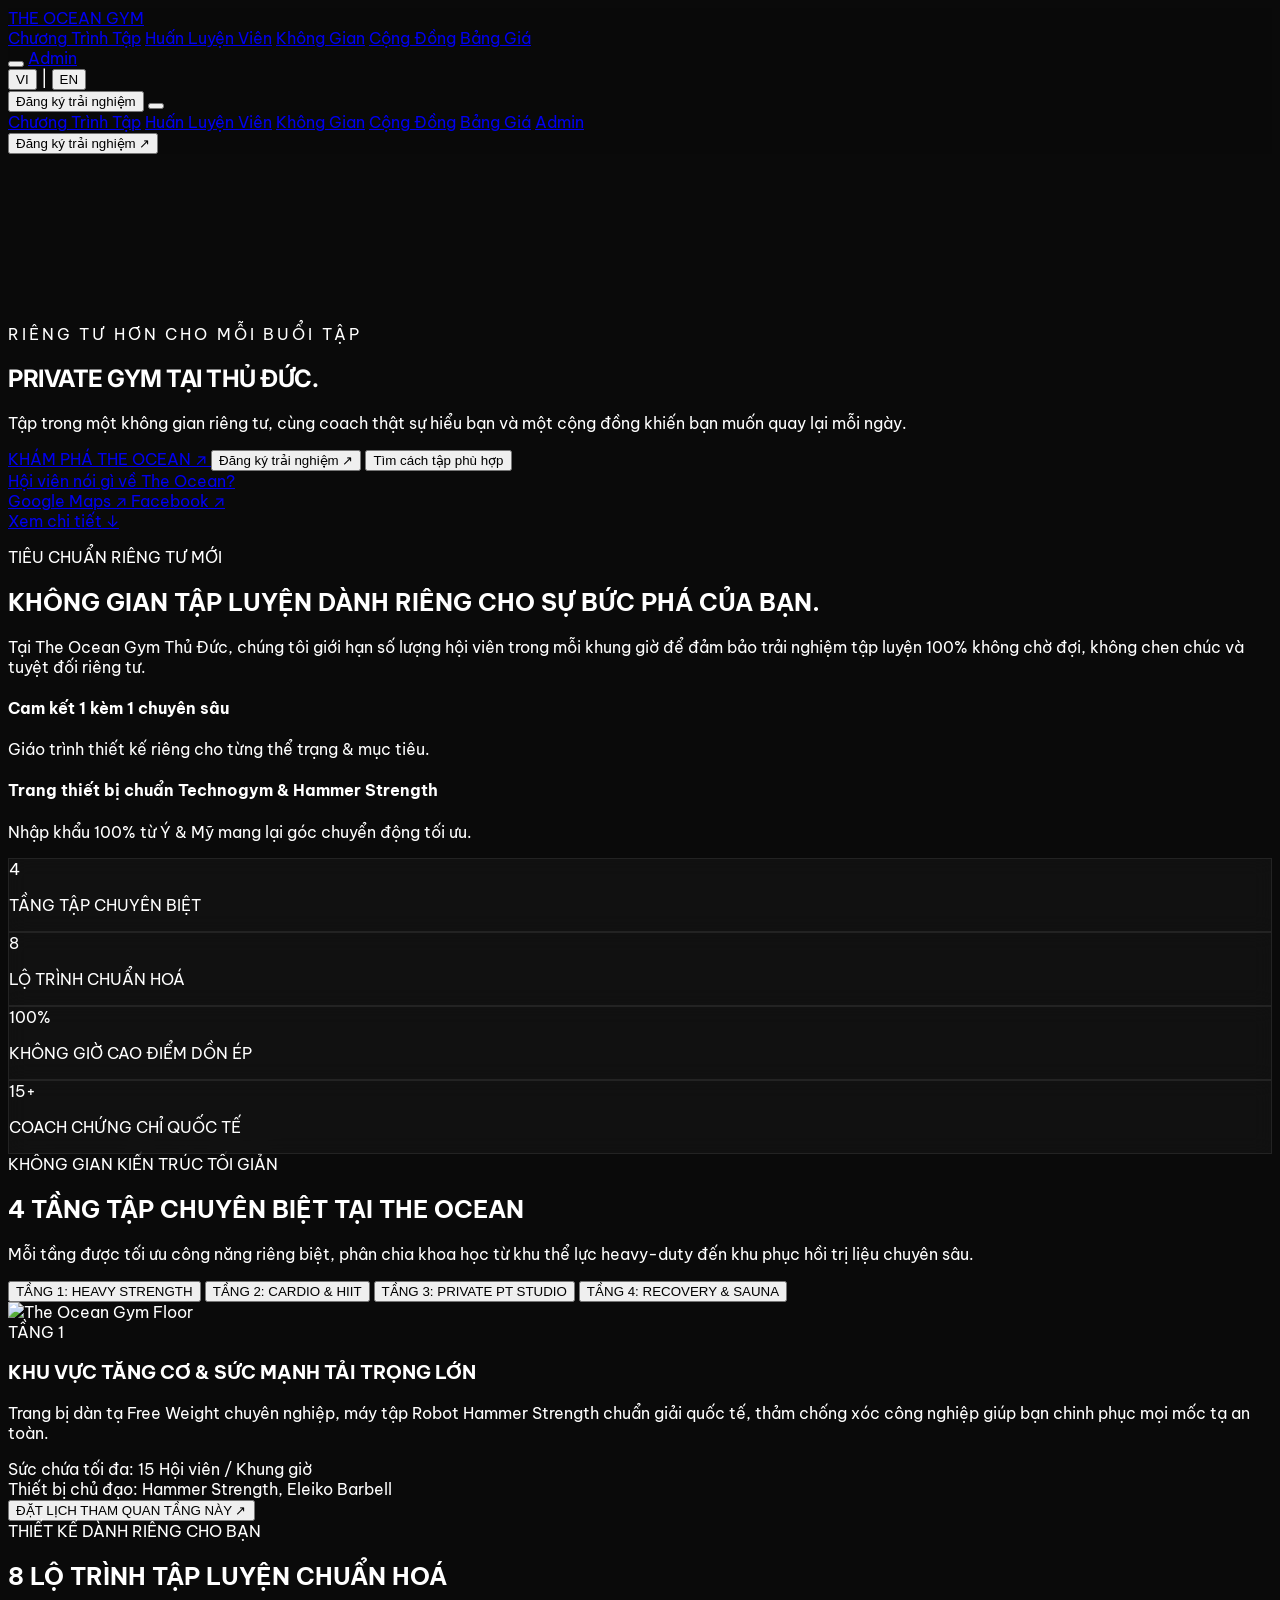
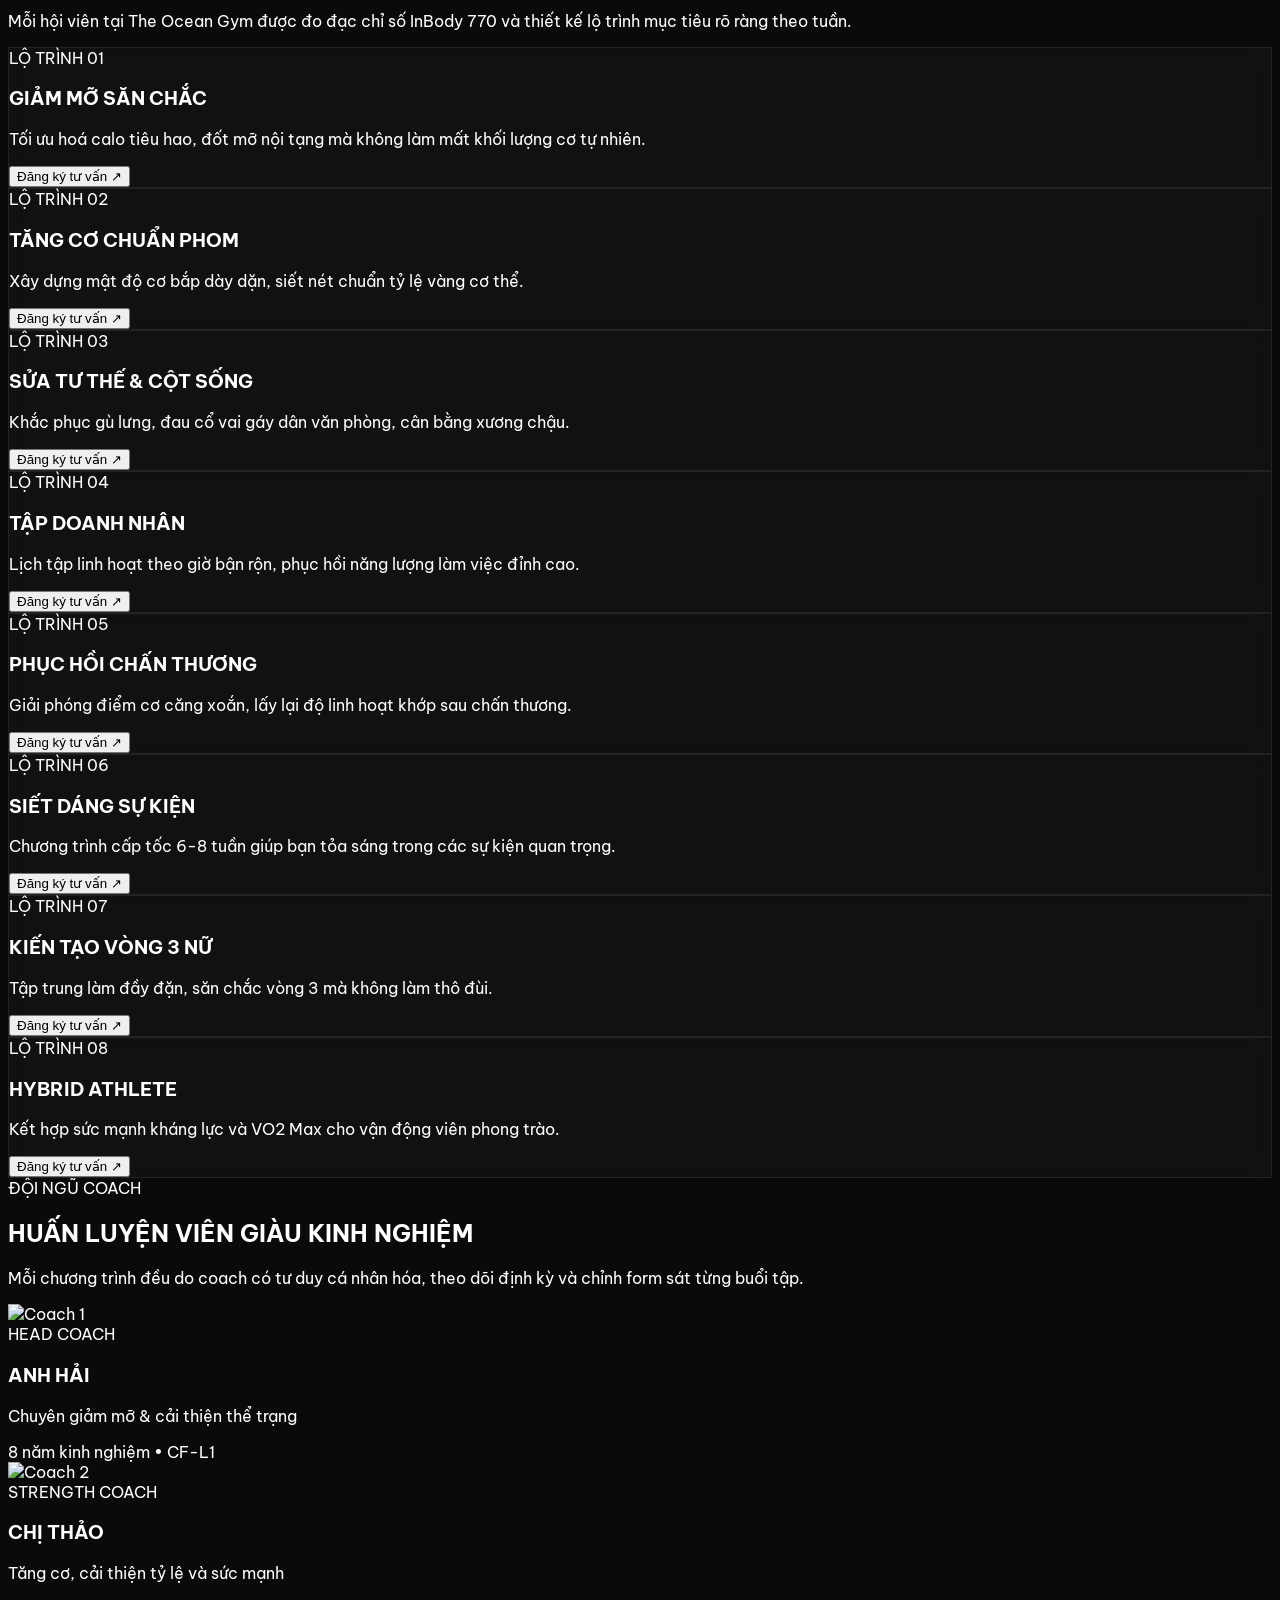
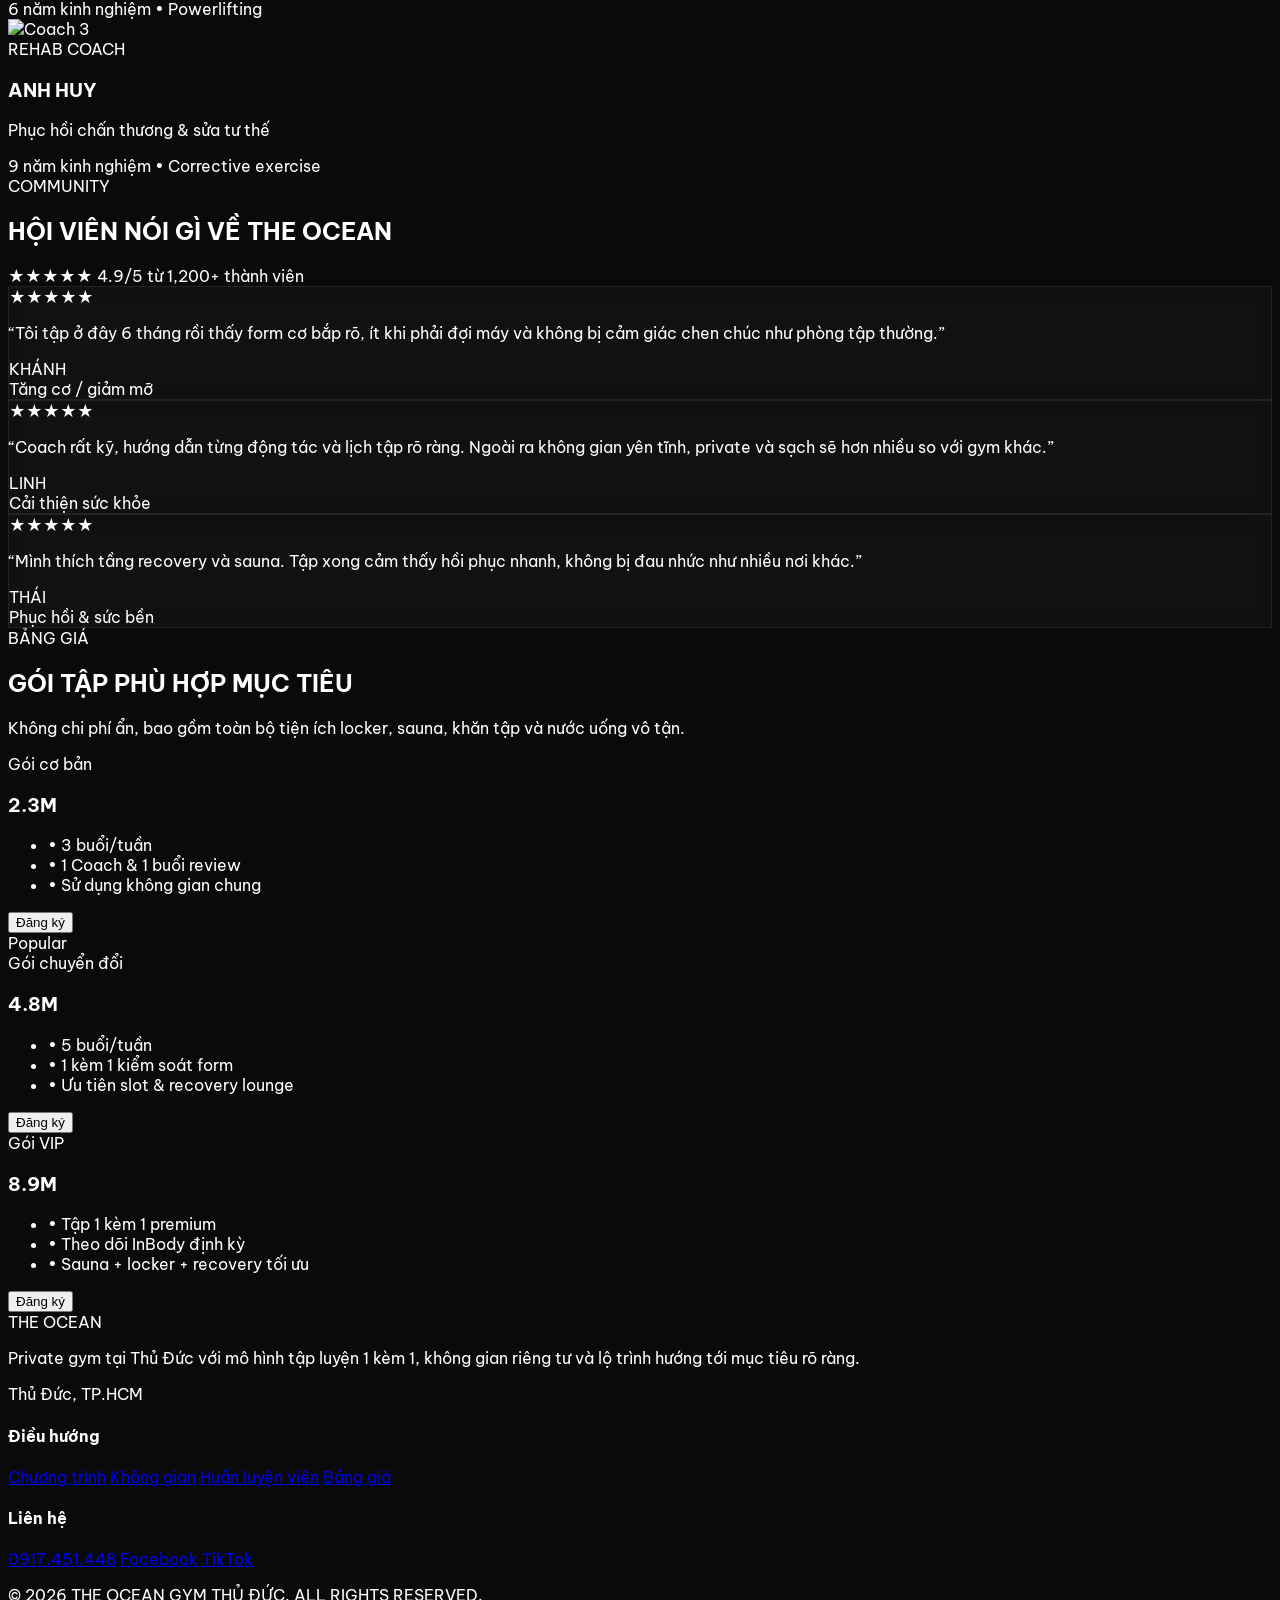
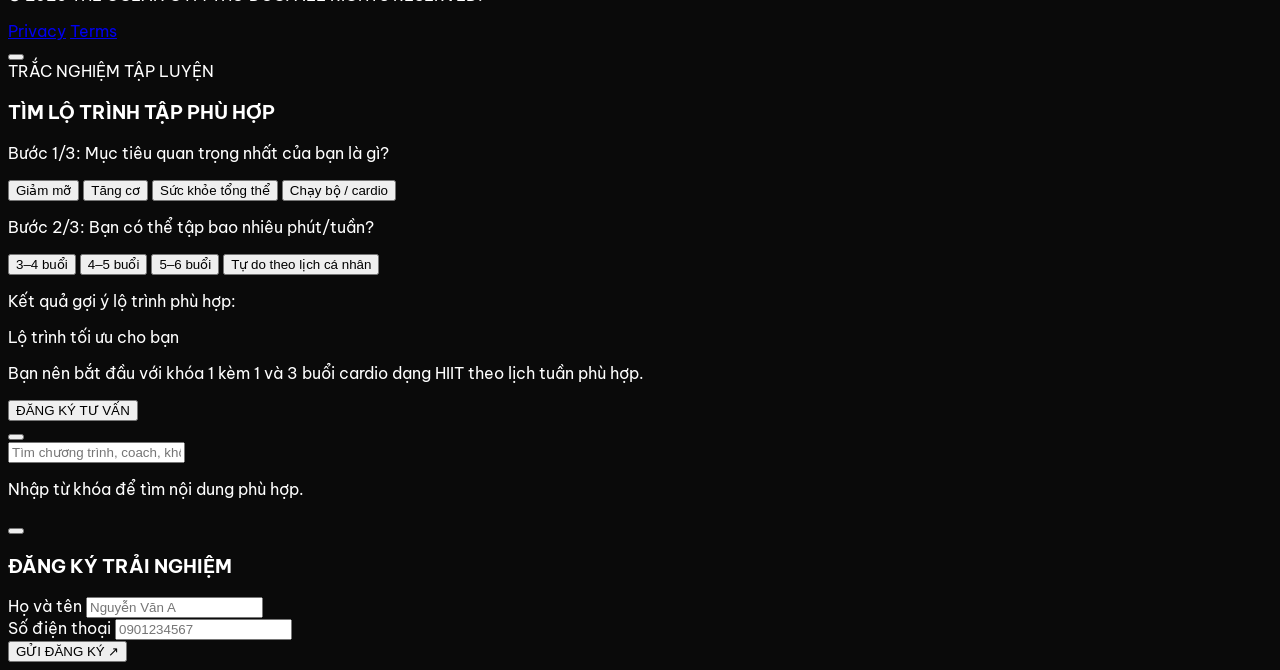
==== html/index.html @ 890f88b2 "Khoi tao giao dien The Ocean Gym voi video hero" ====
<!DOCTYPE html>
<html lang="vi" class="scroll-smooth">
<head>
    <meta charset="UTF-8">
    <meta name="viewport" content="width=device-width, initial-scale=1.0">
    <title>THE OCEAN GYM - Private Gym Tại Thủ Đức</title>
    
    <!-- Tailwind CSS -->
    <script src="https://cdn.tailwindcss.com"></script>
    
    <!-- Google Fonts: Inter & Be Vietnam Pro -->
    <link rel="preconnect" href="https://fonts.googleapis.com">
    <link rel="preconnect" href="https://fonts.gstatic.com" crossorigin>
    <link href="https://fonts.googleapis.com/css2?family=Be+Vietnam+Pro:ital,wght@0,300;0,400;0,500;0,600;0,700;0,800;0,900;1,400;1,600&family=Inter:wght@300;400;500;600;700;800;900&display=swap" rel="stylesheet">
    
    <!-- Lucide Icons -->
    <script src="https://unpkg.com/lucide@latest"></script>

    <script>
        tailwind.config = {
            theme: {
                extend: {
                    fontFamily: {
                        sans: ['"Be Vietnam Pro"', '"Inter"', 'sans-serif'],
                        display: ['"Inter"', '"Be Vietnam Pro"', 'sans-serif'],
                    },
                    colors: {
                        brand: {
                            red: '#E50914',
                            dark: '#0A0A0A',
                            card: '#141414',
                            light: '#F8F9FA',
                            accent: '#222222',
                            gray: '#8E8E93',
                            border: '#2A2A2A',
                            lightBorder: '#E5E7EB'
                        }
                    },
                    letterSpacing: {
                        tightest: '-.075em',
                        superwide: '0.2em',
                        mega: '0.25em'
                    }
                }
            }
        }
    </script>

    <style>
        body {
            font-family: 'Be Vietnam Pro', 'Inter', sans-serif;
            background-color: #0A0A0A;
            color: #FFFFFF;
            overflow-x: hidden;
        }

        .hero-title {
            font-family: 'Inter', 'Be Vietnam Pro', sans-serif;
            letter-spacing: -0.02em;
        }

        .tracking-eyebrow {
            letter-spacing: 0.18em;
        }

        /* Glassmorphism effects */
        .glass-nav {
            background: rgba(10, 10, 10, 0.85);
            backdrop-filter: blur(12px);
            -webkit-backdrop-filter: blur(12px);
        }

        .glass-card {
            background: rgba(20, 20, 20, 0.7);
            backdrop-filter: blur(10px);
            border: 1px solid rgba(255, 255, 255, 0.08);
        }

        /* Video background darkening filter */
        .video-overlay {
            background: linear-gradient(180deg, rgba(10,10,10,0.45) 0%, rgba(10,10,10,0.58) 55%, rgba(10,10,10,0.8) 100%);
        }

        .no-scrollbar::-webkit-scrollbar {
            display: none;
        }

        .no-scrollbar {
            -ms-overflow-style: none;
            scrollbar-width: none;
        }

        /* Custom scrollbar */
        ::-webkit-scrollbar {
            width: 8px;
        }
        ::-webkit-scrollbar-track {
            background: #0A0A0A;
        }
        ::-webkit-scrollbar-thumb {
            background: #333;
            border-radius: 4px;
        }
        ::-webkit-scrollbar-thumb:hover {
            background: #555;
        }
    </style>
</head>
<body class="antialiased selection:bg-brand-red selection:text-white">

    <!-- NAVIGATION BAR -->
    <nav class="fixed top-0 left-0 right-0 z-50 glass-nav border-b border-white/10 transition-all duration-300">
        <div class="max-w-7xl mx-auto px-4 sm:px-6 lg:px-8 h-20 flex items-center justify-between">
            
            <!-- Logo -->
            <a href="#" class="flex items-center gap-2 group">
                <span class="text-2xl font-extrabold tracking-tighter text-white uppercase font-display">
                    THE <span class="text-brand-red">OCEAN</span>
                </span>
                <span class="hidden sm:inline-block text-[10px] uppercase font-bold tracking-widest text-gray-400 bg-white/5 px-2 py-0.5 rounded border border-white/10">GYM</span>
            </a>

            <!-- Desktop Nav Links -->
            <div class="hidden lg:flex items-center space-x-7 text-sm font-medium tracking-wide">
                <a href="#chuong-trinh" class="text-gray-300 hover:text-white transition" data-i18n="nav_programs">Chương Trình Tập</a>
                <a href="#huan-luyen-vien" class="text-gray-300 hover:text-white transition" data-i18n="nav_coaches">Huấn Luyện Viên</a>
                <a href="#khong-gian" class="text-gray-300 hover:text-white transition" data-i18n="nav_space">Không Gian</a>
                <a href="#cong-dong" class="text-gray-300 hover:text-white transition" data-i18n="nav_community">Cộng Đồng</a>
                <a href="#bang-gia" class="text-gray-300 hover:text-white transition" data-i18n="nav_pricing">Bảng Giá</a>
            </div>

            <!-- Actions Right -->
            <div class="flex items-center space-x-4">
                
                <!-- Search Icon -->
                <button onclick="toggleSearchModal()" class="p-2 text-gray-300 hover:text-white hover:bg-white/10 rounded-full transition" title="Tìm kiếm">
                    <i data-lucide="search" class="w-5 h-5"></i>
                </button>

                <a href="admin.html" class="hidden sm:inline-flex items-center justify-center px-3 py-2 rounded border border-white/15 bg-white/5 text-[10px] font-bold uppercase tracking-[0.2em] text-gray-200 hover:bg-white hover:text-black transition">
                    Admin
                </a>

                <!-- Language Switcher VI / EN -->
                <div class="flex items-center bg-white/10 p-1 rounded-md text-xs font-semibold uppercase tracking-wider">
                    <button id="lang-vi-btn" onclick="setLanguage('vi')" class="px-2.5 py-1 rounded bg-white text-black font-bold transition">VI</button>
                    <span class="text-gray-500 px-1">|</span>
                    <button id="lang-en-btn" onclick="setLanguage('en')" class="px-2.5 py-1 rounded text-gray-400 hover:text-white transition">EN</button>
                </div>

                <!-- Primary CTA Button -->
                <button onclick="openModal('register')" class="hidden sm:inline-flex items-center justify-center px-4 py-2.5 border border-white/40 text-xs font-semibold uppercase tracking-wider text-white hover:bg-white hover:text-black transition duration-300 rounded">
                    <span data-i18n="btn_header_register">Đăng ký trải nghiệm</span>
                    <i data-lucide="arrow-up-right" class="w-4 h-4 ml-1"></i>
                </button>

                <!-- Mobile menu toggle button -->
                <button onclick="toggleMobileMenu()" class="lg:hidden p-2 text-gray-300 hover:text-white focus:outline-none">
                    <i data-lucide="menu" id="menu-icon" class="w-6 h-6"></i>
                </button>
            </div>
        </div>

        <!-- Mobile Menu Dropdown -->
        <div id="mobile-menu" class="hidden lg:hidden border-b border-white/10 bg-black/95 px-6 py-6 space-y-4">
            <a href="#chuong-trinh" onclick="toggleMobileMenu()" class="block text-base font-medium text-gray-200 hover:text-white" data-i18n="nav_programs">Chương Trình Tập</a>
            <a href="#huan-luyen-vien" onclick="toggleMobileMenu()" class="block text-base font-medium text-gray-200 hover:text-white" data-i18n="nav_coaches">Huấn Luyện Viên</a>
            <a href="#khong-gian" onclick="toggleMobileMenu()" class="block text-base font-medium text-gray-200 hover:text-white" data-i18n="nav_space">Không Gian</a>
            <a href="#cong-dong" onclick="toggleMobileMenu()" class="block text-base font-medium text-gray-200 hover:text-white" data-i18n="nav_community">Cộng Đồng</a>
            <a href="#bang-gia" onclick="toggleMobileMenu()" class="block text-base font-medium text-gray-200 hover:text-white" data-i18n="nav_pricing">Bảng Giá</a>
            <a href="admin.html" onclick="toggleMobileMenu()" class="block text-base font-medium text-gray-200 hover:text-white">Admin</a>
            <div class="pt-4 border-t border-white/10 flex flex-col gap-3">
                <button onclick="openModal('register'); toggleMobileMenu()" class="w-full py-3 bg-white text-black font-semibold text-xs uppercase tracking-wider text-center rounded">
                    <span data-i18n="btn_header_register">Đăng ký trải nghiệm</span> ↗
                </button>
            </div>
        </div>
    </nav>

    <!-- HERO SECTION -->
    <section class="relative min-h-screen flex flex-col justify-between pt-32 pb-10 overflow-hidden">
        
        <!-- Background Video -->
        <div class="absolute inset-0 z-0">
            <video autoplay loop muted playsinline class="w-full h-full object-cover opacity-60 scale-105" style="filter: brightness(1.18) saturate(1.12);">
                <source src="../assets/video/hero.mp4" type="video/mp4">
                <source src="https://assets.mixkit.co/videos/preview/mixkit-man-runs-on-the-treadmill-in-a-gym-41315-large.mp4" type="video/mp4">
            </video>
            <div class="absolute inset-0 video-overlay"></div>
        </div>

        <!-- Main Hero Content -->
        <div class="relative z-10 max-w-7xl mx-auto px-4 sm:px-6 lg:px-8 my-auto w-full pt-12">
            <div class="max-w-3xl space-y-6">
                
                <p class="text-xs sm:text-sm font-semibold uppercase text-gray-300 tracking-eyebrow" data-i18n="hero_eyebrow">
                    RIÊNG TƯ HƠN CHO MỖI BUỔI TẬP
                </p>

                <h1 class="text-3xl sm:text-5xl md:text-6xl font-black text-white uppercase tracking-tight hero-title leading-tight" data-i18n="hero_title">
                    PRIVATE GYM TẠI THỦ ĐỨC.
                </h1>

                <p class="text-base sm:text-lg text-gray-300 font-normal max-w-2xl leading-relaxed" data-i18n="hero_desc">
                    Tập trong một không gian riêng tư, cùng coach thật sự hiểu bạn và một cộng đồng khiến bạn muốn quay lại mỗi ngày.
                </p>

                <div class="pt-4 flex flex-wrap items-center gap-4">
                    <a href="#khong-gian" class="inline-flex items-center justify-center bg-white text-black font-bold text-xs sm:text-sm uppercase tracking-wider px-6 py-4 rounded hover:bg-gray-200 transition duration-300 group">
                        <span data-i18n="btn_explore">KHÁM PHÁ THE OCEAN</span>
                        <span class="ml-2 transform group-hover:translate-x-0.5 group-hover:-translate-y-0.5 transition">↗</span>
                    </a>

                    <button onclick="openModal('register')" class="inline-flex items-center justify-center bg-black/60 backdrop-blur-md border border-white/40 text-white font-semibold text-xs sm:text-sm tracking-wider px-6 py-4 rounded hover:bg-white hover:text-black transition duration-300 group">
                        <span data-i18n="btn_trial">Đăng ký trải nghiệm</span>
                        <span class="ml-2 transform group-hover:translate-x-0.5 group-hover:-translate-y-0.5 transition">↗</span>
                    </button>

                    <button onclick="openQuizModal()" class="inline-flex items-center justify-center text-white font-semibold text-xs sm:text-sm tracking-wider px-4 py-3 rounded border border-white/20 bg-white/5 hover:bg-white/10 transition">
                        <span>Tìm cách tập phù hợp</span>
                    </button>
                </div>

            </div>
        </div>

        <!-- HERO FOOTER BAR -->
        <div class="relative z-10 max-w-7xl mx-auto px-4 sm:px-6 lg:px-8 w-full pt-16">
            <div class="border-t border-white/15 pt-6 flex flex-wrap items-center justify-between gap-y-4 text-xs text-gray-400 font-medium tracking-wide">
                <a href="#cong-dong" class="hover:text-white transition flex items-center gap-1">
                    <span data-i18n="hero_foot_reviews">Hội viên nói gì về The Ocean?</span>
                </a>

                <div class="flex flex-wrap items-center gap-6 sm:gap-8">
                    <a href="https://www.google.com/maps/place/Ph%C3%A2n+hi%E1%BB%87u+Tr%C6%B0%E1%BB%9Dng+%C4%90%E1%BA%A1i+h%E1%BB%8Dc+GTVT+t%E1%BA%A1i+Tp.+H%E1%BB%93+Ch%C3%AD+Minh/@10.8457013,106.7915971,17z/data=!3m1!4b1!4m6!3m5!1s0x317527158a0a5b81:0xf45c5d34ac580517!8m2!3d10.845696!4d106.794172!16s%2Fg%2F1219msrk?authuser=0&entry=ttu&g_ep=EgoyMDI2MDkzMC4wIKXMDSoASAFQAw%3D%3D" target="_blank" rel="noopener" class="hover:text-white transition flex items-center gap-1">
                        Google Maps <span class="text-xs">↗</span>
                    </a>
                    <a href="#" target="_blank" rel="noopener" class="hover:text-white transition flex items-center gap-1">
                        Facebook <span class="text-xs">↗</span>
                    </a>
                </div>

                <a href="#philosophy" class="hover:text-white transition flex items-center gap-1">
                    <span data-i18n="hero_foot_scroll">Xem chi tiết</span> ↓
                </a>
            </div>
        </div>
    </section>

    <!-- SECTION 1: PHILOSOPHY & METRICS -->
    <section id="philosophy" class="py-24 bg-brand-dark border-t border-white/10">
        <div class="max-w-7xl mx-auto px-4 sm:px-6 lg:px-8">
            <div class="grid grid-cols-1 md:grid-cols-2 gap-12 items-center">
                
                <div>
                    <p class="text-xs font-bold uppercase tracking-widest text-brand-red mb-3" data-i18n="sec1_eyebrow">
                        TIÊU CHUẨN RIÊNG TƯ MỚI
                    </p>
                    <h2 class="text-3xl sm:text-4xl font-extrabold uppercase tracking-tight text-white font-display mb-6 leading-tight" data-i18n="sec1_title">
                        KHÔNG GIAN TẬP LUYỆN DÀNH RIÊNG CHO SỰ BỨC PHÁ CỦA BẠN.
                    </h2>
                    <p class="text-gray-400 text-base leading-relaxed mb-6" data-i18n="sec1_desc">
                        Tại The Ocean Gym Thủ Đức, chúng tôi giới hạn số lượng hội viên trong mỗi khung giờ để đảm bảo trải nghiệm tập luyện 100% không chờ đợi, không chen chúc và tuyệt đối riêng tư.
                    </p>
                    <div class="space-y-4">
                        <div class="flex items-start gap-3">
                            <div class="p-2 bg-white/5 rounded text-white mt-1"><i data-lucide="check-circle-2" class="w-5 h-5 text-white"></i></div>
                            <div>
                                <h4 class="font-bold text-white text-sm uppercase" data-i18n="feat1_head">Cam kết 1 kèm 1 chuyên sâu</h4>
                                <p class="text-xs text-gray-400" data-i18n="feat1_sub">Giáo trình thiết kế riêng cho từng thể trạng & mục tiêu.</p>
                            </div>
                        </div>
                        <div class="flex items-start gap-3">
                            <div class="p-2 bg-white/5 rounded text-white mt-1"><i data-lucide="check-circle-2" class="w-5 h-5 text-white"></i></div>
                            <div>
                                <h4 class="font-bold text-white text-sm uppercase" data-i18n="feat2_head">Trang thiết bị chuẩn Technogym & Hammer Strength</h4>
                                <p class="text-xs text-gray-400" data-i18n="feat2_sub">Nhập khẩu 100% từ Ý & Mỹ mang lại góc chuyển động tối ưu.</p>
                            </div>
                        </div>
                    </div>
                </div>

                <!-- Stats Grid -->
                <div class="grid grid-cols-2 gap-4">
                    <div class="glass-card p-6 rounded-lg text-center">
                        <div class="text-4xl sm:text-5xl font-black text-white font-display mb-2">4</div>
                        <p class="text-xs font-semibold uppercase text-gray-400 tracking-wider" data-i18n="stat_floors">TẦNG TẬP CHUYÊN BIỆT</p>
                    </div>
                    <div class="glass-card p-6 rounded-lg text-center">
                        <div class="text-4xl sm:text-5xl font-black text-white font-display mb-2">8</div>
                        <p class="text-xs font-semibold uppercase text-gray-400 tracking-wider" data-i18n="stat_programs">LỘ TRÌNH CHUẨN HOÁ</p>
                    </div>
                    <div class="glass-card p-6 rounded-lg text-center">
                        <div class="text-4xl sm:text-5xl font-black text-white font-display mb-2">100%</div>
                        <p class="text-xs font-semibold uppercase text-gray-400 tracking-wider" data-i18n="stat_privacy">KHÔNG GIỜ CAO ĐIỂM DỒN ÉP</p>
                    </div>
                    <div class="glass-card p-6 rounded-lg text-center">
                        <div class="text-4xl sm:text-5xl font-black text-white font-display mb-2">15+</div>
                        <p class="text-xs font-semibold uppercase text-gray-400 tracking-wider" data-i18n="stat_coaches">COACH CHỨNG CHỈ QUỐC TẾ</p>
                    </div>
                </div>

            </div>
        </div>
    </section>

    <!-- SECTION 2: LIGHT MODE - 4 TẦNG TẬP CHUYÊN BIỆT -->
    <section id="khong-gian" class="py-24 bg-brand-light text-black transition-colors">
        <div class="max-w-7xl mx-auto px-4 sm:px-6 lg:px-8">
            
            <div class="flex flex-col md:flex-row md:items-end justify-between mb-12">
                <div>
                    <span class="text-xs font-bold uppercase tracking-widest text-gray-500 mb-2 block" data-i18n="sec2_eyebrow">
                        KHÔNG GIAN KIẾN TRÚC TỐI GIẢN
                    </span>
                    <h2 class="text-3xl sm:text-4xl font-extrabold uppercase tracking-tight font-display" data-i18n="sec2_title">
                        4 TẦNG TẬP CHUYÊN BIỆT TẠI THE OCEAN
                    </h2>
                </div>
                <p class="text-sm text-gray-600 max-w-md mt-4 md:mt-0" data-i18n="sec2_desc">
                    Mỗi tầng được tối ưu công năng riêng biệt, phân chia khoa học từ khu thể lực heavy-duty đến khu phục hồi trị liệu chuyên sâu.
                </p>
            </div>

            <!-- Floor Tabs -->
            <div class="flex border-b border-gray-300 overflow-x-auto no-scrollbar mb-8 gap-8">
                <button onclick="setActiveFloor(1)" id="floor-tab-1" class="floor-tab py-4 text-sm font-bold uppercase tracking-wider border-b-2 border-black text-black whitespace-nowrap">
                    TẦNG 1: HEAVY STRENGTH
                </button>
                <button onclick="setActiveFloor(2)" id="floor-tab-2" class="floor-tab py-4 text-sm font-semibold uppercase tracking-wider border-b-2 border-transparent text-gray-500 hover:text-black whitespace-nowrap">
                    TẦNG 2: CARDIO & HIIT
                </button>
                <button onclick="setActiveFloor(3)" id="floor-tab-3" class="floor-tab py-4 text-sm font-semibold uppercase tracking-wider border-b-2 border-transparent text-gray-500 hover:text-black whitespace-nowrap">
                    TẦNG 3: PRIVATE PT STUDIO
                </button>
                <button onclick="setActiveFloor(4)" id="floor-tab-4" class="floor-tab py-4 text-sm font-semibold uppercase tracking-wider border-b-2 border-transparent text-gray-500 hover:text-black whitespace-nowrap">
                    TẦNG 4: RECOVERY & SAUNA
                </button>
            </div>

            <!-- Floor Display Content -->
            <div id="floor-content" class="grid grid-cols-1 lg:grid-cols-12 gap-8 items-center bg-white p-6 sm:p-8 rounded-xl shadow-sm border border-gray-200">
                
                <!-- Floor Image -->
                <div class="lg:col-span-7 aspect-video rounded-lg overflow-hidden relative group">
                    <img id="floor-img" src="https://images.unsplash.com/photo-1534438327276-14e5300c3a48?q=80&w=1200&auto=format&fit=crop" alt="The Ocean Gym Floor" class="w-full h-full object-cover transition-transform duration-700 group-hover:scale-105">
                    <div class="absolute top-4 left-4 bg-black text-white px-3 py-1 rounded text-xs font-bold uppercase tracking-wider" id="floor-badge">
                        TẦNG 1
                    </div>
                </div>

                <!-- Floor Details -->
                <div class="lg:col-span-5 space-y-6">
                    <h3 class="text-2xl font-black uppercase font-display" id="floor-title">
                        KHU VỰC TĂNG CƠ & SỨC MẠNH TẢI TRỌNG LỚN
                    </h3>
                    <p class="text-gray-600 text-sm leading-relaxed" id="floor-desc">
                        Trang bị dàn tạ Free Weight chuyên nghiệp, máy tập Robot Hammer Strength chuẩn giải quốc tế, thảm chống xóc công nghiệp giúp bạn chinh phục mọi mốc tạ an toàn.
                    </p>
                    <div class="border-t border-gray-200 pt-4 space-y-2">
                        <div class="flex justify-between text-xs font-semibold">
                            <span class="text-gray-500" data-i18n="lbl_capacity">Sức chứa tối đa:</span>
                            <span class="text-black" id="floor-cap">15 Hội viên / Khung giờ</span>
                        </div>
                        <div class="flex justify-between text-xs font-semibold">
                            <span class="text-gray-500" data-i18n="lbl_equipment">Thiết bị chủ đạo:</span>
                            <span class="text-black" id="floor-eq">Hammer Strength, Eleiko Barbell</span>
                        </div>
                    </div>
                    <button onclick="openModal('register')" class="w-full py-3.5 bg-black text-white font-bold text-xs uppercase tracking-wider rounded hover:bg-gray-800 transition">
                        <span data-i18n="btn_book_tour">ĐẶT LỊCH THAM QUAN TẦNG NÀY</span> ↗
                    </button>
                </div>

            </div>

        </div>
    </section>

    <!-- SECTION 3: DARK MODE - 8 LỘ TRÌNH TẬP LUYỆN CHUYÊN SÂU -->
    <section id="chuong-trinh" class="py-24 bg-brand-dark text-white border-t border-white/10">
        <div class="max-w-7xl mx-auto px-4 sm:px-6 lg:px-8">
            
            <div class="text-center max-w-3xl mx-auto mb-16 space-y-4">
                <span class="text-xs font-bold uppercase tracking-widest text-brand-red" data-i18n="sec3_eyebrow">
                    THIẾT KẾ DÀNH RIÊNG CHO BẠN
                </span>
                <h2 class="text-3xl sm:text-5xl font-black uppercase font-display tracking-tight" data-i18n="sec3_title">
                    8 LỘ TRÌNH TẬP LUYỆN CHUẨN HOÁ
                </h2>
                <p class="text-gray-400 text-base" data-i18n="sec3_desc">
                    Mỗi hội viên tại The Ocean Gym được đo đạc chỉ số InBody 770 và thiết kế lộ trình mục tiêu rõ ràng theo tuần.
                </p>
            </div>

            <!-- 8 Programs Grid -->
            <div class="grid grid-cols-1 md:grid-cols-2 lg:grid-cols-4 gap-6">
                
                <!-- Program 1 -->
                <div class="glass-card p-6 rounded-lg hover:border-white/40 transition duration-300 flex flex-col justify-between group">
                    <div>
                        <div class="text-xs font-bold text-gray-400 uppercase tracking-widest mb-3">LỘ TRÌNH 01</div>
                        <h3 class="text-xl font-extrabold uppercase font-display text-white mb-2 group-hover:text-brand-red transition" data-i18n="p1_name">GIẢM MỠ SĂN CHẮC</h3>
                        <p class="text-xs text-gray-400 leading-relaxed mb-4" data-i18n="p1_desc">Tối ưu hoá calo tiêu hao, đốt mỡ nội tạng mà không làm mất khối lượng cơ tự nhiên.</p>
                    </div>
                    <button onclick="openModal('register')" class="text-xs font-bold uppercase tracking-wider text-white hover:text-gray-300 flex items-center gap-1 pt-4 border-t border-white/10">
                        <span>Đăng ký tư vấn</span> ↗
                    </button>
                </div>

                <!-- Program 2 -->
                <div class="glass-card p-6 rounded-lg hover:border-white/40 transition duration-300 flex flex-col justify-between group">
                    <div>
                        <div class="text-xs font-bold text-gray-400 uppercase tracking-widest mb-3">LỘ TRÌNH 02</div>
                        <h3 class="text-xl font-extrabold uppercase font-display text-white mb-2 group-hover:text-brand-red transition" data-i18n="p2_name">TĂNG CƠ CHUẨN PHOM</h3>
                        <p class="text-xs text-gray-400 leading-relaxed mb-4" data-i18n="p2_desc">Xây dựng mật độ cơ bắp dày dặn, siết nét chuẩn tỷ lệ vàng cơ thể.</p>
                    </div>
                    <button onclick="openModal('register')" class="text-xs font-bold uppercase tracking-wider text-white hover:text-gray-300 flex items-center gap-1 pt-4 border-t border-white/10">
                        <span>Đăng ký tư vấn</span> ↗
                    </button>
                </div>

                <!-- Program 3 -->
                <div class="glass-card p-6 rounded-lg hover:border-white/40 transition duration-300 flex flex-col justify-between group">
                    <div>
                        <div class="text-xs font-bold text-gray-400 uppercase tracking-widest mb-3">LỘ TRÌNH 03</div>
                        <h3 class="text-xl font-extrabold uppercase font-display text-white mb-2 group-hover:text-brand-red transition" data-i18n="p3_name">SỬA TƯ THẾ & CỘT SỐNG</h3>
                        <p class="text-xs text-gray-400 leading-relaxed mb-4" data-i18n="p3_desc">Khắc phục gù lưng, đau cổ vai gáy dân văn phòng, cân bằng xương chậu.</p>
                    </div>
                    <button onclick="openModal('register')" class="text-xs font-bold uppercase tracking-wider text-white hover:text-gray-300 flex items-center gap-1 pt-4 border-t border-white/10">
                        <span>Đăng ký tư vấn</span> ↗
                    </button>
                </div>

                <!-- Program 4 -->
                <div class="glass-card p-6 rounded-lg hover:border-white/40 transition duration-300 flex flex-col justify-between group">
                    <div>
                        <div class="text-xs font-bold text-gray-400 uppercase tracking-widest mb-3">LỘ TRÌNH 04</div>
                        <h3 class="text-xl font-extrabold uppercase font-display text-white mb-2 group-hover:text-brand-red transition" data-i18n="p4_name">TẬP DOANH NHÂN</h3>
                        <p class="text-xs text-gray-400 leading-relaxed mb-4" data-i18n="p4_desc">Lịch tập linh hoạt theo giờ bận rộn, phục hồi năng lượng làm việc đỉnh cao.</p>
                    </div>
                    <button onclick="openModal('register')" class="text-xs font-bold uppercase tracking-wider text-white hover:text-gray-300 flex items-center gap-1 pt-4 border-t border-white/10">
                        <span>Đăng ký tư vấn</span> ↗
                    </button>
                </div>

                <!-- Program 5 -->
                <div class="glass-card p-6 rounded-lg hover:border-white/40 transition duration-300 flex flex-col justify-between group">
                    <div>
                        <div class="text-xs font-bold text-gray-400 uppercase tracking-widest mb-3">LỘ TRÌNH 05</div>
                        <h3 class="text-xl font-extrabold uppercase font-display text-white mb-2 group-hover:text-brand-red transition" data-i18n="p5_name">PHỤC HỒI CHẤN THƯƠNG</h3>
                        <p class="text-xs text-gray-400 leading-relaxed mb-4" data-i18n="p5_desc">Giải phóng điểm cơ căng xoắn, lấy lại độ linh hoạt khớp sau chấn thương.</p>
                    </div>
                    <button onclick="openModal('register')" class="text-xs font-bold uppercase tracking-wider text-white hover:text-gray-300 flex items-center gap-1 pt-4 border-t border-white/10">
                        <span>Đăng ký tư vấn</span> ↗
                    </button>
                </div>

                <!-- Program 6 -->
                <div class="glass-card p-6 rounded-lg hover:border-white/40 transition duration-300 flex flex-col justify-between group">
                    <div>
                        <div class="text-xs font-bold text-gray-400 uppercase tracking-widest mb-3">LỘ TRÌNH 06</div>
                        <h3 class="text-xl font-extrabold uppercase font-display text-white mb-2 group-hover:text-brand-red transition" data-i18n="p6_name">SIẾT DÁNG SỰ KIỆN</h3>
                        <p class="text-xs text-gray-400 leading-relaxed mb-4" data-i18n="p6_desc">Chương trình cấp tốc 6-8 tuần giúp bạn tỏa sáng trong các sự kiện quan trọng.</p>
                    </div>
                    <button onclick="openModal('register')" class="text-xs font-bold uppercase tracking-wider text-white hover:text-gray-300 flex items-center gap-1 pt-4 border-t border-white/10">
                        <span>Đăng ký tư vấn</span> ↗
                    </button>
                </div>

                <!-- Program 7 -->
                <div class="glass-card p-6 rounded-lg hover:border-white/40 transition duration-300 flex flex-col justify-between group">
                    <div>
                        <div class="text-xs font-bold text-gray-400 uppercase tracking-widest mb-3">LỘ TRÌNH 07</div>
                        <h3 class="text-xl font-extrabold uppercase font-display text-white mb-2 group-hover:text-brand-red transition" data-i18n="p7_name">KIẾN TẠO VÒNG 3 NỮ</h3>
                        <p class="text-xs text-gray-400 leading-relaxed mb-4" data-i18n="p7_desc">Tập trung làm đầy đặn, săn chắc vòng 3 mà không làm thô đùi.</p>
                    </div>
                    <button onclick="openModal('register')" class="text-xs font-bold uppercase tracking-wider text-white hover:text-gray-300 flex items-center gap-1 pt-4 border-t border-white/10">
                        <span>Đăng ký tư vấn</span> ↗
                    </button>
                </div>

                <!-- Program 8 -->
                <div class="glass-card p-6 rounded-lg hover:border-white/40 transition duration-300 flex flex-col justify-between group">
                    <div>
                        <div class="text-xs font-bold text-gray-400 uppercase tracking-widest mb-3">LỘ TRÌNH 08</div>
                        <h3 class="text-xl font-extrabold uppercase font-display text-white mb-2 group-hover:text-brand-red transition" data-i18n="p8_name">HYBRID ATHLETE</h3>
                        <p class="text-xs text-gray-400 leading-relaxed mb-4" data-i18n="p8_desc">Kết hợp sức mạnh kháng lực và VO2 Max cho vận động viên phong trào.</p>
                    </div>
                    <button onclick="openModal('register')" class="text-xs font-bold uppercase tracking-wider text-white hover:text-gray-300 flex items-center gap-1 pt-4 border-t border-white/10">
                        <span>Đăng ký tư vấn</span> ↗
                    </button>
                </div>

            </div>
        </div>
    </section>

    <!-- SECTION 4: LIGHT MODE - ĐỘI NGŨ HUẤN LUYỆN VIÊN -->
    <section id="huan-luyen-vien" class="py-24 bg-brand-light text-black">
        <div class="max-w-7xl mx-auto px-4 sm:px-6 lg:px-8">
            <div class="flex flex-col md:flex-row md:items-end justify-between mb-12">
                <div>
                    <span class="text-xs font-bold uppercase tracking-widest text-gray-500 mb-2 block">ĐỘI NGŨ COACH</span>
                    <h2 class="text-3xl sm:text-4xl font-extrabold uppercase tracking-tight font-display">HUẤN LUYỆN VIÊN GIÀU KINH NGHIỆM</h2>
                </div>
                <p class="text-sm text-gray-600 max-w-md mt-4 md:mt-0">Mỗi chương trình đều do coach có tư duy cá nhân hóa, theo dõi định kỳ và chỉnh form sát từng buổi tập.</p>
            </div>

            <div class="grid grid-cols-1 sm:grid-cols-2 lg:grid-cols-3 gap-8">
                <div class="bg-white rounded-xl overflow-hidden border border-gray-200 shadow-sm group">
                    <div class="h-72 overflow-hidden">
                        <img src="https://images.unsplash.com/photo-1517836357463-d25dfeac3438?auto=format&fit=crop&w=900&q=80" alt="Coach 1" class="w-full h-full object-cover group-hover:scale-105 transition duration-500">
                    </div>
                    <div class="p-6">
                        <div class="text-xs font-bold uppercase tracking-widest text-gray-500 mb-2">HEAD COACH</div>
                        <h3 class="text-xl font-black uppercase font-display mb-1">ANH HẢI</h3>
                        <p class="text-sm text-gray-600 mb-3">Chuyên giảm mỡ & cải thiện thể trạng</p>
                        <div class="flex items-center gap-2 text-xs text-gray-500">
                            <span>8 năm kinh nghiệm</span>
                            <span>•</span>
                            <span>CF-L1</span>
                        </div>
                    </div>
                </div>

                <div class="bg-white rounded-xl overflow-hidden border border-gray-200 shadow-sm group">
                    <div class="h-72 overflow-hidden">
                        <img src="https://images.unsplash.com/photo-1594381898411-846e7d193883?auto=format&fit=crop&w=900&q=80" alt="Coach 2" class="w-full h-full object-cover group-hover:scale-105 transition duration-500">
                    </div>
                    <div class="p-6">
                        <div class="text-xs font-bold uppercase tracking-widest text-gray-500 mb-2">STRENGTH COACH</div>
                        <h3 class="text-xl font-black uppercase font-display mb-1">CHỊ THẢO</h3>
                        <p class="text-sm text-gray-600 mb-3">Tăng cơ, cải thiện tỷ lệ và sức mạnh</p>
                        <div class="flex items-center gap-2 text-xs text-gray-500">
                            <span>6 năm kinh nghiệm</span>
                            <span>•</span>
                            <span>Powerlifting</span>
                        </div>
                    </div>
                </div>

                <div class="bg-white rounded-xl overflow-hidden border border-gray-200 shadow-sm group">
                    <div class="h-72 overflow-hidden">
                        <img src="https://images.unsplash.com/photo-1571019614242-c5c5dee9f50b?auto=format&fit=crop&w=900&q=80" alt="Coach 3" class="w-full h-full object-cover group-hover:scale-105 transition duration-500">
                    </div>
                    <div class="p-6">
                        <div class="text-xs font-bold uppercase tracking-widest text-gray-500 mb-2">REHAB COACH</div>
                        <h3 class="text-xl font-black uppercase font-display mb-1">ANH HUY</h3>
                        <p class="text-sm text-gray-600 mb-3">Phục hồi chấn thương & sửa tư thế</p>
                        <div class="flex items-center gap-2 text-xs text-gray-500">
                            <span>9 năm kinh nghiệm</span>
                            <span>•</span>
                            <span>Corrective exercise</span>
                        </div>
                    </div>
                </div>
            </div>
        </div>
    </section>

    <!-- SECTION 5: DARK MODE - HỘI VIÊN NÓI GÌ -->
    <section id="cong-dong" class="py-24 bg-brand-dark text-white border-t border-white/10">
        <div class="max-w-7xl mx-auto px-4 sm:px-6 lg:px-8">
            <div class="flex flex-col md:flex-row md:items-end justify-between mb-12">
                <div>
                    <span class="text-xs font-bold uppercase tracking-widest text-brand-red mb-2 block">COMMUNITY</span>
                    <h2 class="text-3xl sm:text-4xl font-extrabold uppercase tracking-tight font-display">HỘI VIÊN NÓI GÌ VỀ THE OCEAN</h2>
                </div>
                <div class="flex items-center gap-2 mt-4 md:mt-0 text-yellow-400">
                    <span>★★★★★</span>
                    <span class="text-sm text-gray-300">4.9/5 từ 1,200+ thành viên</span>
                </div>
            </div>

            <div class="grid grid-cols-1 md:grid-cols-3 gap-8">
                <div class="glass-card p-6 rounded-lg space-y-4">
                    <div class="flex items-center gap-2 text-yellow-400">★★★★★</div>
                    <p class="text-sm text-gray-300 leading-relaxed">“Tôi tập ở đây 6 tháng rồi thấy form cơ bắp rõ, ít khi phải đợi máy và không bị cảm giác chen chúc như phòng tập thường.”</p>
                    <div class="pt-4 border-t border-white/10">
                        <div class="font-bold uppercase text-white">KHÁNH</div>
                        <div class="text-xs text-gray-400">Tăng cơ / giảm mỡ</div>
                    </div>
                </div>

                <div class="glass-card p-6 rounded-lg space-y-4">
                    <div class="flex items-center gap-2 text-yellow-400">★★★★★</div>
                    <p class="text-sm text-gray-300 leading-relaxed">“Coach rất kỹ, hướng dẫn từng động tác và lịch tập rõ ràng. Ngoài ra không gian yên tĩnh, private và sạch sẽ hơn nhiều so với gym khác.”</p>
                    <div class="pt-4 border-t border-white/10">
                        <div class="font-bold uppercase text-white">LINH</div>
                        <div class="text-xs text-gray-400">Cải thiện sức khỏe</div>
                    </div>
                </div>

                <div class="glass-card p-6 rounded-lg space-y-4">
                    <div class="flex items-center gap-2 text-yellow-400">★★★★★</div>
                    <p class="text-sm text-gray-300 leading-relaxed">“Mình thích tầng recovery và sauna. Tập xong cảm thấy hồi phục nhanh, không bị đau nhức như nhiều nơi khác.”</p>
                    <div class="pt-4 border-t border-white/10">
                        <div class="font-bold uppercase text-white">THÁI</div>
                        <div class="text-xs text-gray-400">Phục hồi & sức bền</div>
                    </div>
                </div>
            </div>
        </div>
    </section>

    <!-- SECTION 6: LIGHT MODE - BẢNG GIÁ -->
    <section id="bang-gia" class="py-24 bg-brand-light text-black">
        <div class="max-w-7xl mx-auto px-4 sm:px-6 lg:px-8">
            <div class="text-center max-w-2xl mx-auto mb-16 space-y-3">
                <span class="text-xs font-bold uppercase tracking-widest text-gray-500">BẢNG GIÁ</span>
                <h2 class="text-3xl sm:text-4xl font-extrabold uppercase tracking-tight font-display">GÓI TẬP PHÙ HỢP MỤC TIÊU</h2>
                <p class="text-sm text-gray-600">Không chi phí ẩn, bao gồm toàn bộ tiện ích locker, sauna, khăn tập và nước uống vô tận.</p>
            </div>

            <div class="grid grid-cols-1 md:grid-cols-3 gap-8">
                <div class="bg-white rounded-xl p-8 border border-gray-200 flex flex-col justify-between shadow-sm">
                    <div>
                        <div class="text-xs font-bold uppercase tracking-widest text-gray-500 mb-3">Gói cơ bản</div>
                        <h3 class="text-3xl font-black uppercase font-display mb-4">2.3M</h3>
                        <ul class="text-sm text-gray-600 space-y-3">
                            <li>• 3 buổi/tuần</li>
                            <li>• 1 Coach & 1 buổi review</li>
                            <li>• Sử dụng không gian chung</li>
                        </ul>
                    </div>
                    <button onclick="openModal('register')" class="mt-8 w-full py-3 border border-black text-black font-bold text-xs uppercase tracking-wider rounded hover:bg-black hover:text-white transition">Đăng ký</button>
                </div>

                <div class="bg-black text-white rounded-xl p-8 border border-black flex flex-col justify-between relative shadow-xl transform md:-translate-y-2">
                    <div class="absolute top-4 right-4 bg-brand-red text-white text-[10px] font-bold uppercase tracking-wider px-2 py-1 rounded">Popular</div>
                    <div>
                        <div class="text-xs font-bold uppercase tracking-widest text-gray-400 mb-3">Gói chuyển đổi</div>
                        <h3 class="text-3xl font-black uppercase font-display mb-4">4.8M</h3>
                        <ul class="text-sm text-gray-300 space-y-3">
                            <li>• 5 buổi/tuần</li>
                            <li>• 1 kèm 1 kiểm soát form</li>
                            <li>• Ưu tiên slot & recovery lounge</li>
                        </ul>
                    </div>
                    <button onclick="openModal('register')" class="mt-8 w-full py-3 bg-white text-black font-bold text-xs uppercase tracking-wider rounded hover:bg-gray-200 transition">Đăng ký</button>
                </div>

                <div class="bg-white rounded-xl p-8 border border-gray-200 flex flex-col justify-between shadow-sm">
                    <div>
                        <div class="text-xs font-bold uppercase tracking-widest text-gray-500 mb-3">Gói VIP</div>
                        <h3 class="text-3xl font-black uppercase font-display mb-4">8.9M</h3>
                        <ul class="text-sm text-gray-600 space-y-3">
                            <li>• Tập 1 kèm 1 premium</li>
                            <li>• Theo dõi InBody định kỳ</li>
                            <li>• Sauna + locker + recovery tối ưu</li>
                        </ul>
                    </div>
                    <button onclick="openModal('register')" class="mt-8 w-full py-3 border border-black text-black font-bold text-xs uppercase tracking-wider rounded hover:bg-black hover:text-white transition">Đăng ký</button>
                </div>
            </div>
        </div>
    </section>

    <!-- FOOTER -->
    <footer id="blog" class="bg-black text-white border-t border-white/10 pt-20 pb-12">
        <div class="max-w-7xl mx-auto px-4 sm:px-6 lg:px-8">
            <div class="grid grid-cols-1 md:grid-cols-2 lg:grid-cols-12 gap-12 pb-16 border-b border-white/10">
                <div class="lg:col-span-5 space-y-4">
                    <div class="flex items-center gap-2 group">
                        <span class="text-2xl font-extrabold tracking-tighter uppercase font-display text-white">THE <span class="text-brand-red">OCEAN</span></span>
                    </div>
                    <p class="text-sm text-gray-400 max-w-md">Private gym tại Thủ Đức với mô hình tập luyện 1 kèm 1, không gian riêng tư và lộ trình hướng tới mục tiêu rõ ràng.</p>
                    <div class="flex items-center gap-3 text-sm text-gray-400">
                        <span><i data-lucide="map-pin" class="w-4 h-4 inline-block"></i> Thủ Đức, TP.HCM</span>
                    </div>
                </div>

                <div class="lg:col-span-3 space-y-3">
                    <h4 class="text-xs font-bold uppercase tracking-widest text-gray-500">Điều hướng</h4>
                    <a href="#chuong-trinh" class="block text-sm text-gray-300 hover:text-white">Chương trình</a>
                    <a href="#khong-gian" class="block text-sm text-gray-300 hover:text-white">Không gian</a>
                    <a href="#huan-luyen-vien" class="block text-sm text-gray-300 hover:text-white">Huấn luyện viên</a>
                    <a href="#bang-gia" class="block text-sm text-gray-300 hover:text-white">Bảng giá</a>
                </div>

                <div class="lg:col-span-4 space-y-3">
                    <h4 class="text-xs font-bold uppercase tracking-widest text-gray-500">Liên hệ</h4>
                    <a href="tel:0917451448" class="block text-sm text-gray-300 hover:text-white">0917.451.448</a>
                    <a href="https://www.facebook.com" target="_blank" rel="noopener" class="block text-sm text-gray-300 hover:text-white">Facebook</a>
                    <a href="https://www.tiktok.com" target="_blank" rel="noopener" class="block text-sm text-gray-300 hover:text-white">TikTok</a>
                </div>
            </div>

            <div class="pt-8 flex flex-col sm:flex-row items-center justify-between gap-4 text-[11px] text-gray-500 font-medium">
                <p>© 2026 THE OCEAN GYM THỦ ĐỨC. ALL RIGHTS RESERVED.</p>
                <div class="flex gap-6">
                    <a href="#" class="hover:text-white">Privacy</a>
                    <a href="#" class="hover:text-white">Terms</a>
                </div>
            </div>
        </div>
    </footer>

    <!-- QUIZ MODAL -->
    <div id="quiz-modal" class="fixed inset-0 z-50 hidden bg-black/85 backdrop-blur-md flex items-center justify-center p-4">
        <div class="bg-zinc-900 border border-white/10 p-6 sm:p-8 rounded-xl max-w-xl w-full relative space-y-5">
            <button onclick="closeQuizModal()" class="absolute top-4 right-4 text-gray-400 hover:text-white">
                <i data-lucide="x" class="w-6 h-6"></i>
            </button>
            <div class="text-center space-y-2">
                <span class="text-[10px] font-bold uppercase tracking-widest text-brand-red">TRẮC NGHIỆM TẬP LUYỆN</span>
                <h3 class="text-2xl font-black uppercase text-white font-display">TÌM LỘ TRÌNH TẬP PHÙ HỢP</h3>
            </div>

            <div id="quiz-step-1" class="space-y-4">
                <p class="text-xs font-semibold uppercase text-gray-300 text-center">Bước 1/3: Mục tiêu quan trọng nhất của bạn là gì?</p>
                <div class="grid gap-3">
                    <button onclick="nextQuizStep(2, 'Giảm mỡ')" class="w-full text-left px-4 py-3 rounded border border-white/10 bg-white/5 text-white hover:border-brand-red hover:bg-brand-red/10 transition">Giảm mỡ</button>
                    <button onclick="nextQuizStep(2, 'Tăng cơ')" class="w-full text-left px-4 py-3 rounded border border-white/10 bg-white/5 text-white hover:border-brand-red hover:bg-brand-red/10 transition">Tăng cơ</button>
                    <button onclick="nextQuizStep(2, 'Sức khỏe tổng thể')" class="w-full text-left px-4 py-3 rounded border border-white/10 bg-white/5 text-white hover:border-brand-red hover:bg-brand-red/10 transition">Sức khỏe tổng thể</button>
                    <button onclick="nextQuizStep(2, 'Chạy bộ / cardio')" class="w-full text-left px-4 py-3 rounded border border-white/10 bg-white/5 text-white hover:border-brand-red hover:bg-brand-red/10 transition">Chạy bộ / cardio</button>
                </div>
            </div>

            <div id="quiz-step-2" class="hidden space-y-4">
                <p class="text-xs font-semibold uppercase text-gray-300 text-center">Bước 2/3: Bạn có thể tập bao nhiêu phút/tuần?</p>
                <div class="grid gap-3">
                    <button onclick="nextQuizStep(3, '3-4 buổi')" class="w-full text-left px-4 py-3 rounded border border-white/10 bg-white/5 text-white hover:border-brand-red hover:bg-brand-red/10 transition">3–4 buổi</button>
                    <button onclick="nextQuizStep(3, '4-5 buổi')" class="w-full text-left px-4 py-3 rounded border border-white/10 bg-white/5 text-white hover:border-brand-red hover:bg-brand-red/10 transition">4–5 buổi</button>
                    <button onclick="nextQuizStep(3, '5-6 buổi')" class="w-full text-left px-4 py-3 rounded border border-white/10 bg-white/5 text-white hover:border-brand-red hover:bg-brand-red/10 transition">5–6 buổi</button>
                    <button onclick="nextQuizStep(3, 'Tự do theo lịch cá nhân')" class="w-full text-left px-4 py-3 rounded border border-white/10 bg-white/5 text-white hover:border-brand-red hover:bg-brand-red/10 transition">Tự do theo lịch cá nhân</button>
                </div>
            </div>

            <div id="quiz-step-3" class="hidden space-y-4">
                <p class="text-xs font-semibold uppercase text-gray-300 text-center">Kết quả gợi ý lộ trình phù hợp:</p>
                <div class="p-6 bg-white/5 border border-brand-red rounded-lg text-center space-y-3">
                    <div id="quiz-result" class="text-xl font-black uppercase text-white">Lộ trình tối ưu cho bạn</div>
                    <p class="text-sm text-gray-300">Bạn nên bắt đầu với khóa 1 kèm 1 và 3 buổi cardio dạng HIIT theo lịch tuần phù hợp.</p>
                </div>
                <button onclick="closeQuizModal(); openModal('register')" class="w-full py-3 bg-white text-black font-bold text-xs uppercase tracking-wider rounded hover:bg-gray-200 transition">ĐĂNG KÝ TƯ VẤN</button>
            </div>
        </div>
    </div>

    <!-- SEARCH MODAL -->
    <div id="search-modal" class="fixed inset-0 z-50 hidden bg-black/90 backdrop-blur-md flex items-start justify-center pt-20 p-4">
        <div class="bg-zinc-900 border border-white/10 rounded-xl p-6 max-w-2xl w-full relative space-y-4">
            <button onclick="toggleSearchModal()" class="absolute top-4 right-4 text-gray-400 hover:text-white">
                <i data-lucide="x" class="w-6 h-6"></i>
            </button>
            <div class="relative">
                <input id="search-input" type="text" oninput="handleSearch()" placeholder="Tìm chương trình, coach, không gian..." class="w-full bg-black/50 border border-white/20 rounded px-4 py-3 text-sm text-white placeholder:text-gray-500 focus:outline-none focus:border-brand-red">
            </div>
            <div id="search-results" class="space-y-2 pt-2 text-xs text-gray-400 max-h-60 overflow-y-auto">
                <p class="text-gray-500">Nhập từ khóa để tìm nội dung phù hợp.</p>
            </div>
        </div>
    </div>

    <!-- REGISTRATION MODAL -->
    <div id="register-modal" class="fixed inset-0 z-50 hidden bg-black/80 backdrop-blur-sm flex items-center justify-center p-4">
        <div class="bg-zinc-900 border border-white/10 p-6 sm:p-8 rounded-xl max-w-md w-full relative">
            <button onclick="closeModal('register')" class="absolute top-4 right-4 text-gray-400 hover:text-white">
                <i data-lucide="x" class="w-6 h-6"></i>
            </button>
            <h3 class="text-xl font-extrabold uppercase text-white mb-4">ĐĂNG KÝ TRẢI NGHIỆM</h3>
            <form onsubmit="handleFormSubmit(event)" class="space-y-4">
                <div>
                    <label class="block text-xs font-semibold uppercase text-gray-400 mb-1">Họ và tên</label>
                    <input type="text" required placeholder="Nguyễn Văn A" class="w-full bg-black/50 border border-white/20 rounded px-3 py-2.5 text-sm text-white focus:outline-none focus:border-brand-red">
                </div>
                <div>
                    <label class="block text-xs font-semibold uppercase text-gray-400 mb-1">Số điện thoại</label>
                    <input type="tel" required placeholder="0901234567" class="w-full bg-black/50 border border-white/20 rounded px-3 py-2.5 text-sm text-white focus:outline-none focus:border-brand-red">
                </div>
                <button type="submit" class="w-full py-3 bg-white text-black font-bold text-xs uppercase tracking-wider rounded hover:bg-gray-200 transition">
                    GỬI ĐĂNG KÝ ↗
                </button>
            </form>
        </div>
    </div>

    <div id="toast-container" class="fixed bottom-5 right-5 z-[60] flex flex-col gap-2"></div>

    <!-- JAVASCRIPT LOGIC -->
    <script>
        // Initialize Lucide Icons
        lucide.createIcons();

        // Toggle Mobile Menu
        function toggleMobileMenu() {
            const menu = document.getElementById('mobile-menu');
            if (menu) menu.classList.toggle('hidden');
        }

        // Toggle Modals
        function openModal(id) {
            const modal = document.getElementById(id + '-modal');
            if (modal) modal.classList.remove('hidden');
        }

        function closeModal(id) {
            const modal = document.getElementById(id + '-modal');
            if (modal) modal.classList.add('hidden');
        }

        function openQuizModal() {
            const modal = document.getElementById('quiz-modal');
            const firstStep = document.getElementById('quiz-step-1');
            const secondStep = document.getElementById('quiz-step-2');
            const thirdStep = document.getElementById('quiz-step-3');
            if (modal) modal.classList.remove('hidden');
            if (firstStep) firstStep.classList.remove('hidden');
            if (secondStep) secondStep.classList.add('hidden');
            if (thirdStep) thirdStep.classList.add('hidden');
        }

        function closeQuizModal() {
            const modal = document.getElementById('quiz-modal');
            if (modal) modal.classList.add('hidden');
        }

        function nextQuizStep(step, value) {
            if (step === 2) {
                document.getElementById('quiz-step-1').classList.add('hidden');
                document.getElementById('quiz-step-2').classList.remove('hidden');
            }
            if (step === 3) {
                document.getElementById('quiz-step-2').classList.add('hidden');
                document.getElementById('quiz-step-3').classList.remove('hidden');
                document.getElementById('quiz-result').innerText = value + ' • Lộ trình tối ưu cho bạn';
            }
        }

        function toggleSearchModal() {
            const modal = document.getElementById('search-modal');
            if (modal) modal.classList.toggle('hidden');
            if (!modal.classList.contains('hidden')) {
                const input = document.getElementById('search-input');
                if (input) input.focus();
            }
        }

        function handleSearch() {
            const query = document.getElementById('search-input').value.trim().toLowerCase();
            const resultContainer = document.getElementById('search-results');
            const items = [
                { title: 'Private Gym', category: 'Không gian' },
                { title: 'Lộ trình giảm mỡ', category: 'Chương trình' },
                { title: 'Huấn luyện viên', category: 'Đội ngũ' },
                { title: 'Bảng giá', category: 'Pricing' },
                { title: 'Sauna & recovery', category: 'Không gian' }
            ];

            if (!query) {
                resultContainer.innerHTML = '<p class="text-gray-500">Nhập từ khóa để tìm nội dung phù hợp.</p>';
                return;
            }

            const filtered = items.filter(item => item.title.toLowerCase().includes(query) || item.category.toLowerCase().includes(query));

            if (!filtered.length) {
                resultContainer.innerHTML = `<p class="text-gray-500">Không tìm thấy kết quả phù hợp cho "${query}".</p>`;
                return;
            }

            resultContainer.innerHTML = filtered.map(item => `
                <div class="bg-white/5 border border-white/10 rounded px-3 py-2">
                    <div class="font-semibold text-white">${item.title}</div>
                    <div class="text-gray-400">${item.category}</div>
                </div>
            `).join('');
        }

        function handleFormSubmit(e) {
            e.preventDefault();
            closeModal('register');
            showToast('Cảm ơn bạn đã đăng ký! Chúng tôi sẽ liên hệ lại trong thời gian sớm nhất.');
        }

        function showToast(message) {
            const container = document.getElementById('toast-container');
            const toast = document.createElement('div');
            toast.className = 'bg-white text-black border border-black font-semibold text-xs px-4 py-3 rounded shadow-xl';
            toast.innerHTML = '<span>' + message + '</span>';
            container.appendChild(toast);
            setTimeout(() => {
                toast.remove();
            }, 3000);
        }

        // Active Floor Switcher Logic
        const floorData = {
            1: {
                badge: "TẦNG 1",
                title: "KHU VỰC TĂNG CƠ & SỨC MẠNH TẢI TRỌNG LỚN",
                desc: "Trang bị dàn tạ Free Weight chuyên nghiệp, máy tập Robot Hammer Strength chuẩn giải quốc tế, thảm chống xóc công nghiệp giúp bạn chinh phục mọi mốc tạ an toàn.",
                capacity: "15 Hội viên / Khung giờ",
                equipment: "Hammer Strength, Eleiko Barbell",
                img: "https://images.unsplash.com/photo-1534438327276-14e5300c3a48?q=80&w=1200&auto=format&fit=crop"
            },
            2: {
                badge: "TẦNG 2",
                title: "KHU CARDIO & BỨC PHÁ THỂ LỰC HIIT",
                desc: "Hệ thống máy chạy Skillrun, xe đạp Technogym và khu vực tập luyện thể lực nhóm nhỏ tối ưu nhịp tim, đốt mỡ thừa vượt trội.",
                capacity: "12 Hội viên / Khung giờ",
                equipment: "Technogym Skillrun, Assault AirBike",
                img: "https://images.unsplash.com/photo-1540497077202-7c8a3999166f?q=80&w=1200&auto=format&fit=crop"
            },
            3: {
                badge: "TẦNG 3",
                title: "STUDIO TẬP 1 KÈM 1 CỰC KỲ RIÊNG TƯ",
                desc: "Không gian riêng khép kín 100% dành riêng cho các buổi tập PT cá nhân hóa, đo đạc chỉ số sinh học và điều chỉnh form dáng.",
                capacity: "5 Hội viên / Khung giờ",
                equipment: "Kinesis Station, InBody 770",
                img: "https://images.unsplash.com/photo-1571902943202-507ec2618e8f?q=80&w=1200&auto=format&fit=crop"
            },
            4: {
                badge: "TẦNG 4",
                title: "KHU PHỤC HỒI, XÔNG HƠI & RELAX LOUNGE",
                desc: "Phòng xông hơi đá muối Sauna, bể ngâm lạnh Cryo cùng khu lounge nghỉ ngơi giúp bạn giãn cơ và hồi phục năng lượng trọn vẹn.",
                capacity: "8 Hội viên / Khung giờ",
                equipment: "Phòng Sauna Khô, Bể Ngâm Lạnh",
                img: "https://images.unsplash.com/photo-1515377905703-c4788e51af15?q=80&w=1200&auto=format&fit=crop"
            }
        };

        function setActiveFloor(floorNum) {
            // Update tabs style
            for (let i = 1; i <= 4; i++) {
                const tab = document.getElementById(`floor-tab-${i}`);
                if (i === floorNum) {
                    tab.className = "floor-tab py-4 text-sm font-bold uppercase tracking-wider border-b-2 border-black text-black whitespace-nowrap";
                } else {
                    tab.className = "floor-tab py-4 text-sm font-semibold uppercase tracking-wider border-b-2 border-transparent text-gray-500 hover:text-black whitespace-nowrap";
                }
            }

            // Update content
            const data = floorData[floorNum];
            document.getElementById('floor-badge').innerText = data.badge;
            document.getElementById('floor-title').innerText = data.title;
            document.getElementById('floor-desc').innerText = data.desc;
            document.getElementById('floor-cap').innerText = data.capacity;
            document.getElementById('floor-eq').innerText = data.equipment;
            document.getElementById('floor-img').src = data.img;
        }

        const i18n = {
            vi: {
                nav_programs: 'Chương Trình Tập',
                nav_coaches: 'Huấn Luyện Viên',
                nav_space: 'Không Gian',
                nav_community: 'Cộng Đồng',
                nav_pricing: 'Bảng Giá',
                btn_header_register: 'Đăng ký trải nghiệm',
                hero_eyebrow: 'RIÊNG TƯ HƠN CHO MỖI BUỔI TẬP',
                hero_title: 'PRIVATE GYM TẠI THỦ ĐỨC.',
                hero_desc: 'Tập trong một không gian riêng tư, cùng coach thật sự hiểu bạn và một cộng đồng khiến bạn muốn quay lại mỗi ngày.',
                btn_explore: 'KHÁM PHÁ THE OCEAN',
                btn_trial: 'Đăng ký trải nghiệm',
                hero_foot_reviews: 'Hội viên nói gì về The Ocean?',
                hero_foot_scroll: 'Xem chi tiết',
                sec1_eyebrow: 'TIÊU CHUẨN RIÊNG TƯ MỚI',
                sec1_title: 'KHÔNG GIAN TẬP LUYỆN DÀNH RIÊNG CHO SỰ BỨC PHÁ CỦA BẠN.',
                sec1_desc: 'Tại The Ocean Gym Thủ Đức, chúng tôi giới hạn số lượng hội viên trong mỗi khung giờ để đảm bảo trải nghiệm tập luyện 100% không chờ đợi, không chen chúc và tuyệt đối riêng tư.',
                feat1_head: 'Cam kết 1 kèm 1 chuyên sâu',
                feat1_sub: 'Giáo trình thiết kế riêng cho từng thể trạng & mục tiêu.',
                feat2_head: 'Trang thiết bị chuẩn Technogym & Hammer Strength',
                feat2_sub: 'Nhập khẩu 100% từ Ý & Mỹ mang lại góc chuyển động tối ưu.',
                stat_floors: 'TẦNG TẬP CHUYÊN BIỆT',
                stat_programs: 'LỘ TRÌNH CHUẨN HOÁ',
                stat_privacy: 'KHÔNG GIỜ CAO ĐIỂM DỒN ÉP',
                stat_coaches: 'COACH CHỨNG CHỈ QUỐC TẾ',
                sec2_eyebrow: 'KHÔNG GIAN KIẾN TRÚC TỐI GIẢN',
                sec2_title: '4 TẦNG TẬP CHUYÊN BIỆT TẠI THE OCEAN',
                sec2_desc: 'Mỗi tầng được tối ưu công năng riêng biệt, phân chia khoa học từ khu thể lực heavy-duty đến khu phục hồi trị liệu chuyên sâu.',
                lbl_capacity: 'Sức chứa tối đa:',
                lbl_equipment: 'Thiết bị chủ đạo:',
                btn_book_tour: 'ĐẶT LỊCH THAM QUAN TẦNG NÀY',
                sec3_eyebrow: 'THIẾT KẾ DÀNH RIÊNG CHO BẠN',
                sec3_title: '8 LỘ TRÌNH TẬP LUYỆN CHUẨN HOÁ',
                sec3_desc: 'Mỗi hội viên tại The Ocean Gym được đo đạc chỉ số InBody 770 và thiết kế lộ trình mục tiêu rõ ràng theo tuần.',
                p1_name: 'GIẢM MỠ SĂN CHẮC',
                p1_desc: 'Tối ưu hoá calo tiêu hao, đốt mỡ nội tạng mà không làm mất khối lượng cơ tự nhiên.',
                p2_name: 'TĂNG CƠ CHUẨN PHOM',
                p2_desc: 'Xây dựng mật độ cơ bắp dày dặn, siết nét chuẩn tỷ lệ vàng cơ thể.',
                p3_name: 'SỬA TƯ THẾ & CỘT SỐNG',
                p3_desc: 'Khắc phục gù lưng, đau cổ vai gáy dân văn phòng, cân bằng xương chậu.',
                p4_name: 'TẬP DOANH NHÂN',
                p4_desc: 'Lịch tập linh hoạt theo giờ bận rộn, phục hồi năng lượng làm việc đỉnh cao.',
                p5_name: 'PHỤC HỒI CHẤN THƯƠNG',
                p5_desc: 'Giải phóng điểm cơ căng xoắn, lấy lại độ linh hoạt khớp sau chấn thương.',
                p6_name: 'SIẾT DÁNG SỰ KIỆN',
                p6_desc: 'Chương trình cấp tốc 6-8 tuần giúp bạn tỏa sáng trong các sự kiện quan trọng.',
                p7_name: 'KIẾN TẠO VÒNG 3 NỮ',
                p7_desc: 'Tập trung làm đầy đặn, săn chắc vòng 3 mà không làm thô đùi.',
                p8_name: 'HYBRID ATHLETE',
                p8_desc: 'Kết hợp sức mạnh kháng lực và VO2 Max cho vận động viên phong trào.'
            },
            en: {
                nav_programs: 'Training Programs',
                nav_coaches: 'Coaches',
                nav_space: 'Facilities',
                nav_community: 'Community',
                nav_pricing: 'Pricing',
                btn_header_register: 'Book a trial',
                hero_eyebrow: 'MORE PRIVACY FOR EVERY SESSION',
                hero_title: 'PRIVATE GYM IN THỦ ĐỨC.',
                hero_desc: 'Train in a private space with a coach who truly understands you and a community that makes you want to come back every day.',
                btn_explore: 'EXPLORE THE OCEAN',
                btn_trial: 'Book a trial',
                hero_foot_reviews: 'What members say about The Ocean?',
                hero_foot_scroll: 'See details',
                sec1_eyebrow: 'NEW PRIVATE STANDARD',
                sec1_title: 'A TRAINING SPACE BUILT FOR YOUR BREAKTHROUGH.',
                sec1_desc: 'At The Ocean Gym Thủ Đức, we limit the number of members per time slot to ensure a 100% no-wait, no-crowd, fully private training experience.',
                feat1_head: 'Dedicated 1-on-1 training commitment',
                feat1_sub: 'Customized programs designed for your body type and goals.',
                feat2_head: 'Premium equipment from Technogym & Hammer Strength',
                feat2_sub: '100% imported from Italy and the US for optimal movement range.',
                stat_floors: 'SPECIALIZED FLOORS',
                stat_programs: 'STANDARDIZED PROGRAMS',
                stat_privacy: 'NO PEAK-HOUR CROWDING',
                stat_coaches: 'CERTIFIED COACHES',
                sec2_eyebrow: 'CLARITY IN DESIGN',
                sec2_title: '4 SPECIALIZED TRAINING FLOORS AT THE OCEAN',
                sec2_desc: 'Each floor is optimized for a different purpose, from heavy-duty strength to deep recovery therapy.',
                lbl_capacity: 'Max capacity:',
                lbl_equipment: 'Main equipment:',
                btn_book_tour: 'BOOK A TOUR OF THIS FLOOR',
                sec3_eyebrow: 'DESIGNED FOR YOU',
                sec3_title: '8 STANDARDIZED TRAINING PROGRAMS',
                sec3_desc: 'Every member at The Ocean Gym is measured with InBody 770 and given a clear weekly objective-based plan.',
                p1_name: 'LEAN FAT LOSS',
                p1_desc: 'Optimizes calorie burn and targets visceral fat without sacrificing natural muscle mass.',
                p2_name: 'MUSCLE BUILDING',
                p2_desc: 'Builds dense, proportional muscle with a physique-first training approach.',
                p3_name: 'POSTURE & SPINE CORRECTION',
                p3_desc: 'Addresses rounded shoulders, neck pain, and pelvic imbalance from sedentary lifestyles.',
                p4_name: 'BUSINESS PROFESSIONAL',
                p4_desc: 'Flexible schedule for busy professionals with energy recovery and high-performance routines.',
                p5_name: 'INJURY RECOVERY',
                p5_desc: 'Releases tight trigger points and restores joint mobility after injury.',
                p6_name: 'EVENT SHRED',
                p6_desc: 'Fast 6–8 week transformation plan so you look and feel your best for key events.',
                p7_name: 'WOMEN’S CURVE BUILD',
                p7_desc: 'Focused on full glute and waist shaping without making the legs look bulky.',
                p8_name: 'HYBRID ATHLETE',
                p8_desc: 'Combines strength training and VO2 Max conditioning for athletic performance.'
            }
        };

        // Language Switcher Visual Toggle
        function setLanguage(lang) {
            const viBtn = document.getElementById('lang-vi-btn');
            const enBtn = document.getElementById('lang-en-btn');

            if (lang === 'vi') {
                viBtn.className = 'px-2.5 py-1 rounded bg-white text-black font-bold transition';
                enBtn.className = 'px-2.5 py-1 rounded text-gray-400 hover:text-white transition';
            } else {
                enBtn.className = 'px-2.5 py-1 rounded bg-white text-black font-bold transition';
                viBtn.className = 'px-2.5 py-1 rounded text-gray-400 hover:text-white transition';
            }

            document.querySelectorAll('[data-i18n]').forEach((el) => {
                const key = el.getAttribute('data-i18n');
                const text = i18n[lang] && i18n[lang][key] ? i18n[lang][key] : el.textContent.trim();
                el.textContent = text;
            });
        }

        setLanguage('vi');
    </script>
</body>
</html>
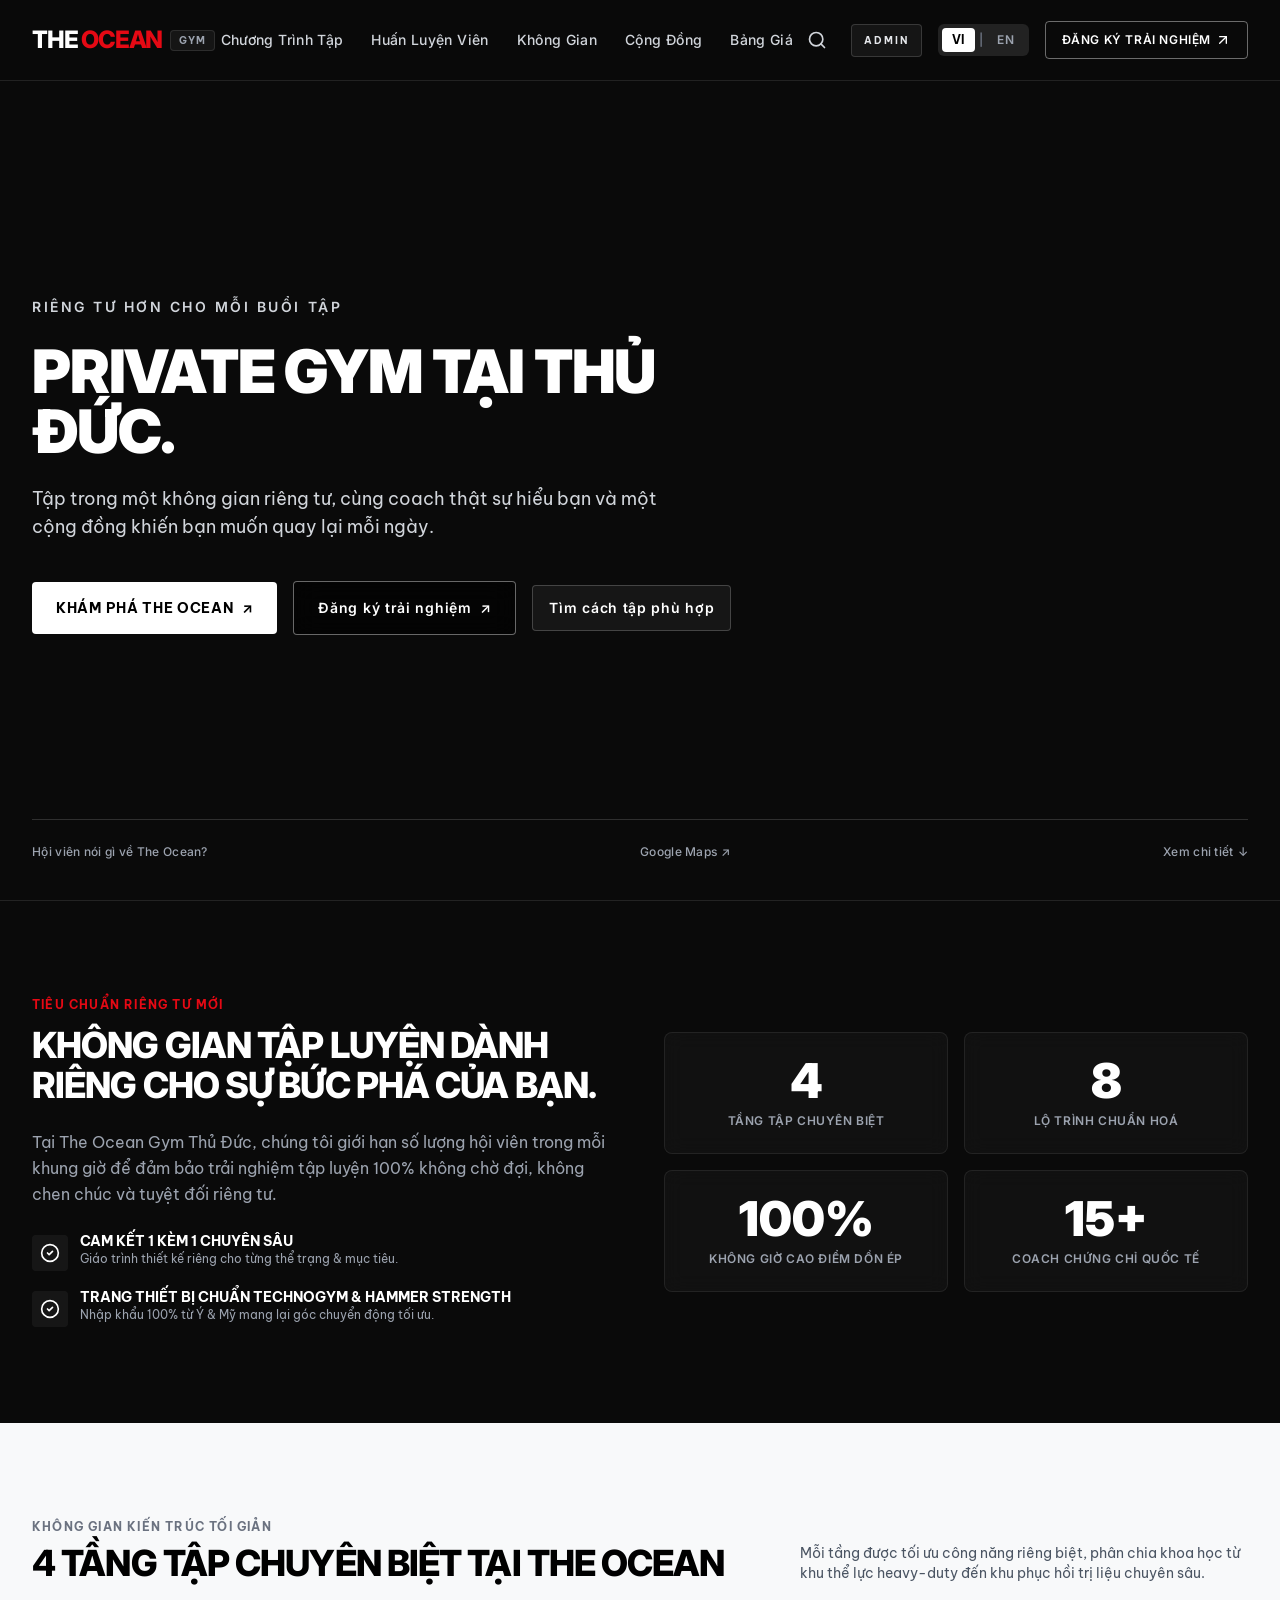
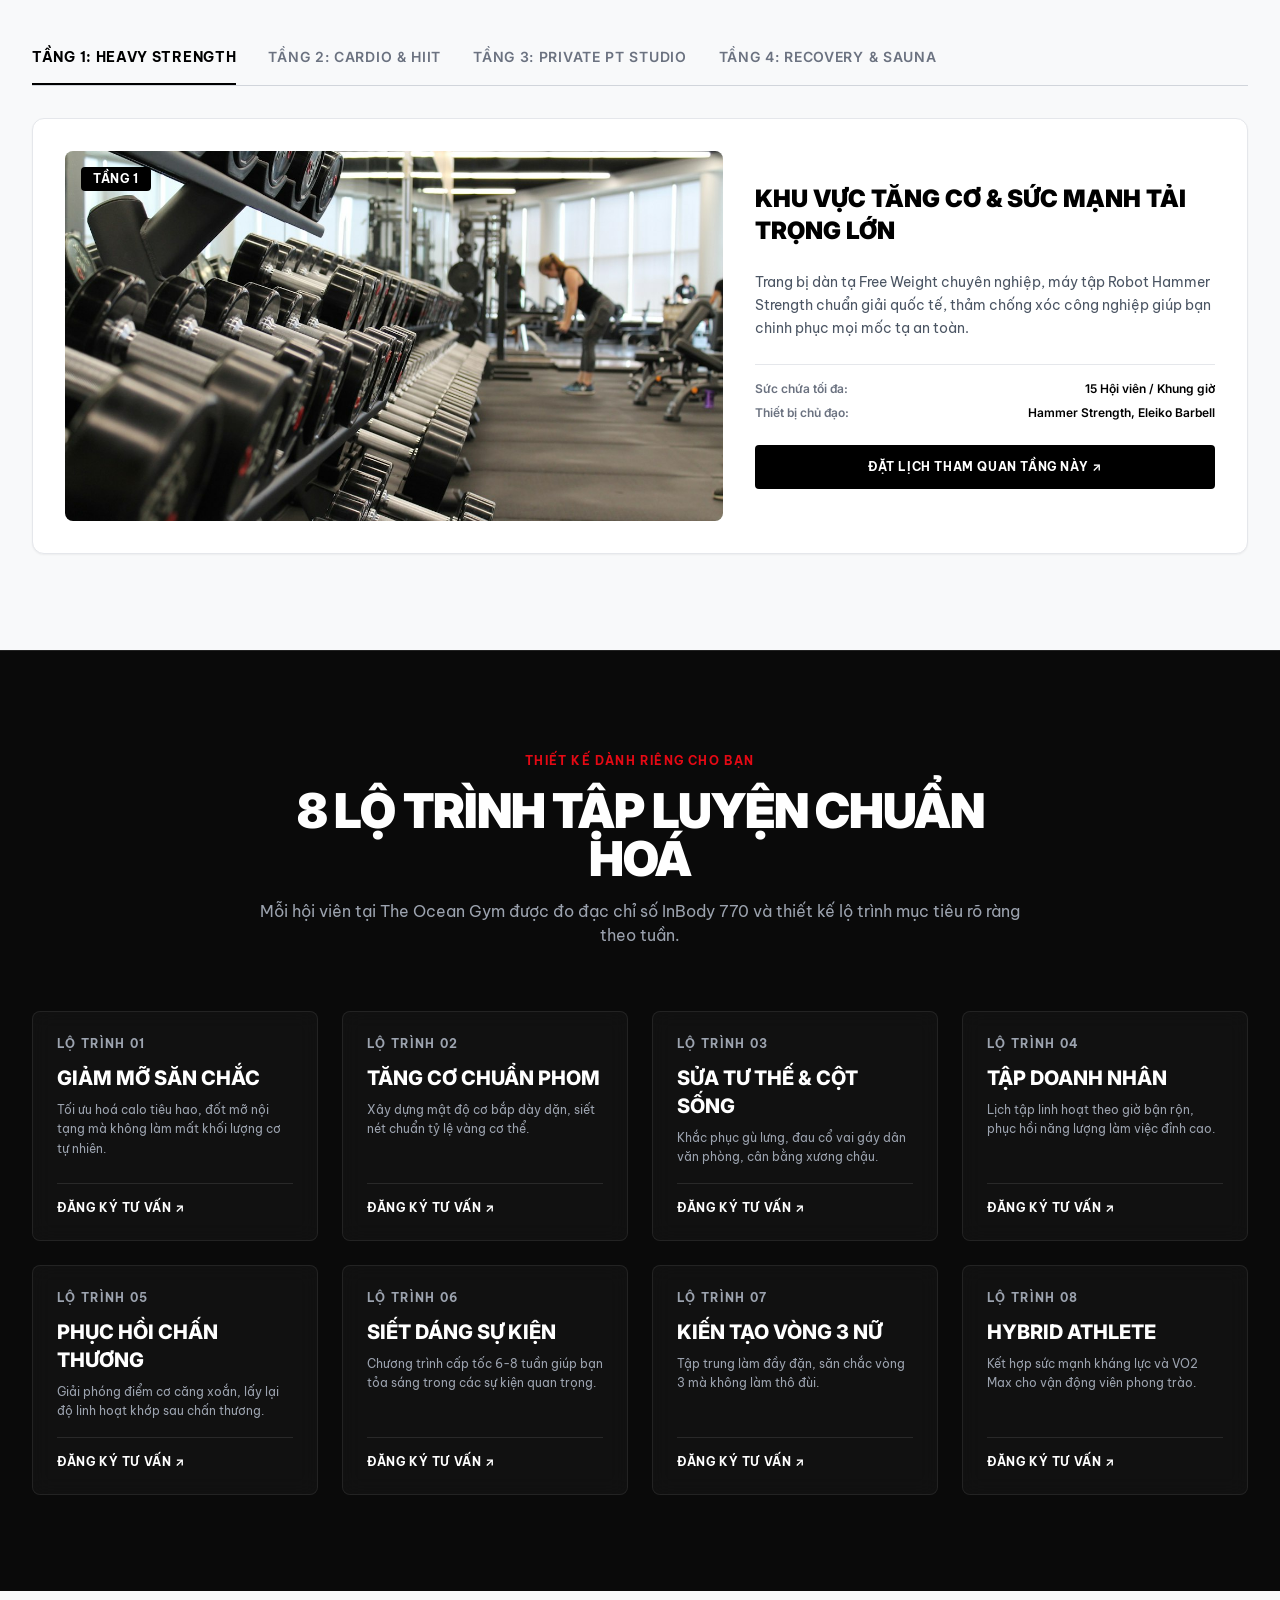
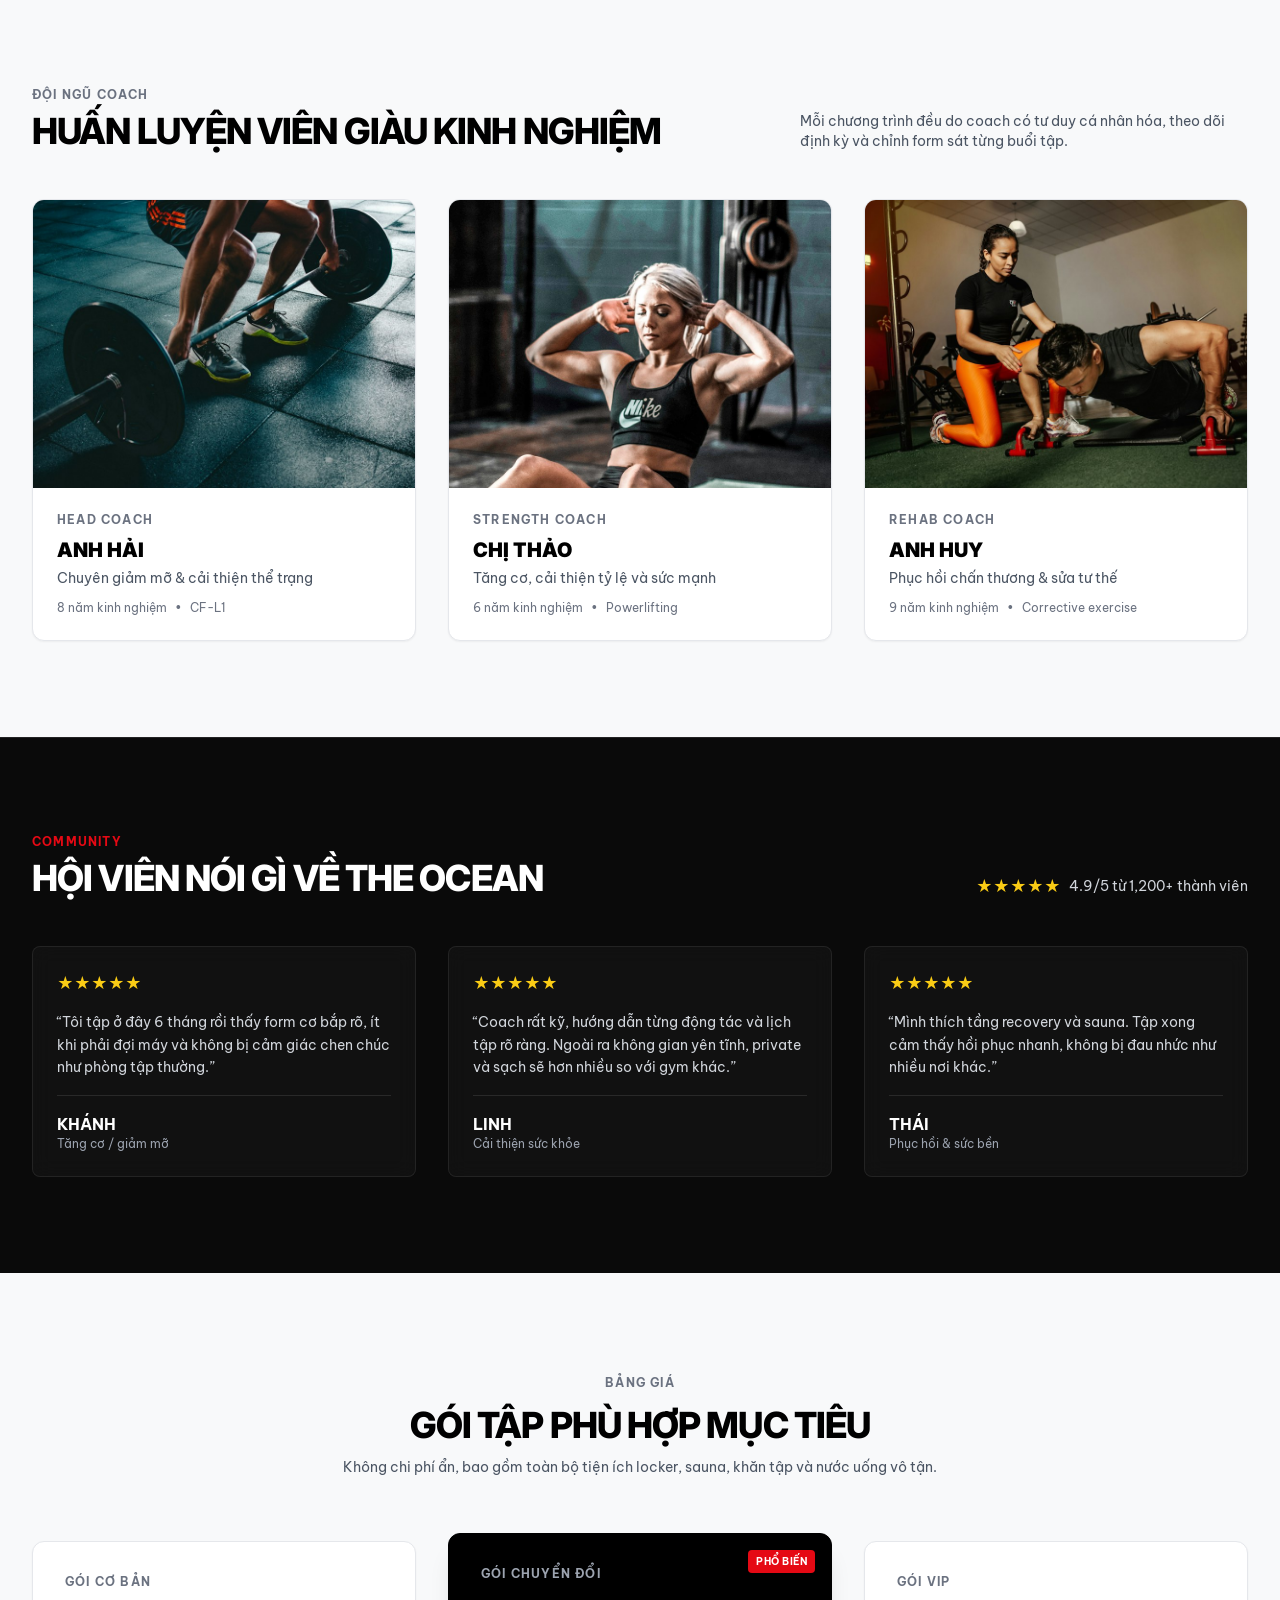
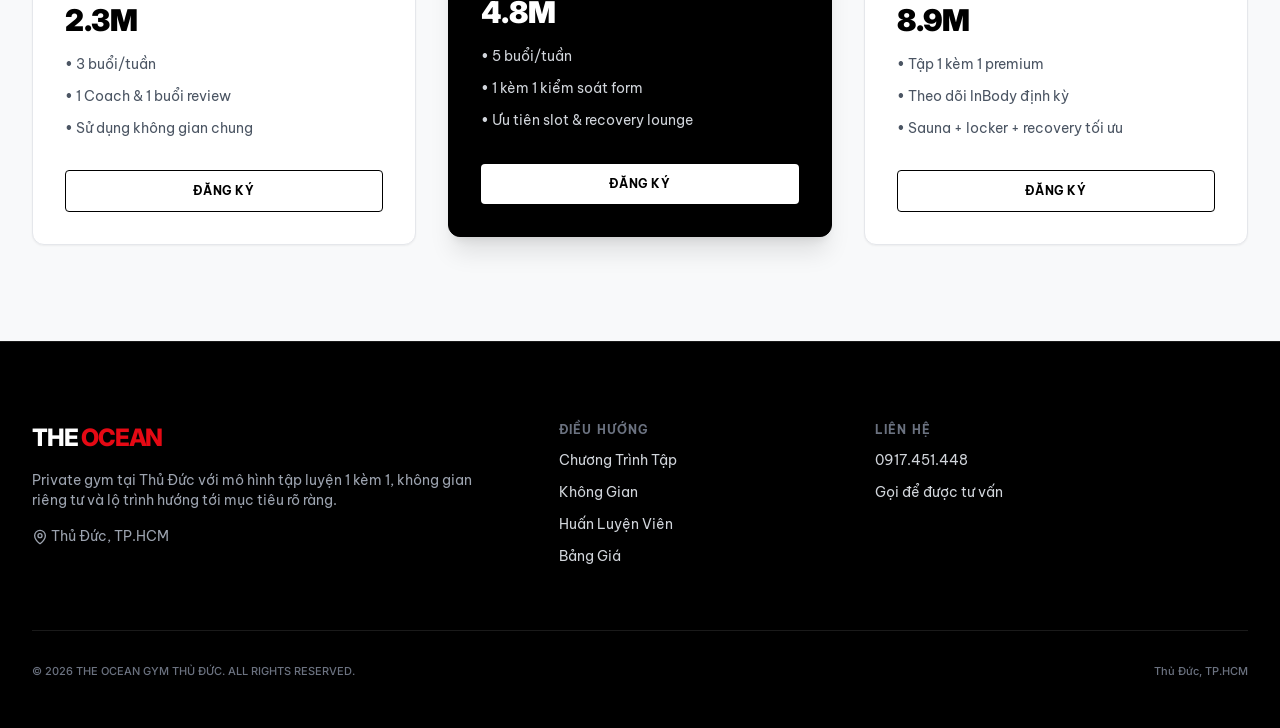
==== commit 2f797d61: "Cập nhật code" ====
--- a/html/index.html
+++ b/html/index.html
@@ -3,48 +3,16 @@
 <head>
     <meta charset="UTF-8">
     <meta name="viewport" content="width=device-width, initial-scale=1.0">
-    <title>THE OCEAN GYM - Private Gym Tại Thủ Đức</title>
+    <title data-i18n="page_title">THE OCEAN GYM - Private Gym Tại Thủ Đức</title>
     
-    <!-- Tailwind CSS -->
-    <script src="https://cdn.tailwindcss.com"></script>
+    <link rel="stylesheet" href="../css/tailwind.css">
     
     <!-- Google Fonts: Inter & Be Vietnam Pro -->
     <link rel="preconnect" href="https://fonts.googleapis.com">
     <link rel="preconnect" href="https://fonts.gstatic.com" crossorigin>
     <link href="https://fonts.googleapis.com/css2?family=Be+Vietnam+Pro:ital,wght@0,300;0,400;0,500;0,600;0,700;0,800;0,900;1,400;1,600&family=Inter:wght@300;400;500;600;700;800;900&display=swap" rel="stylesheet">
     
-    <!-- Lucide Icons -->
-    <script src="https://unpkg.com/lucide@latest"></script>
-
-    <script>
-        tailwind.config = {
-            theme: {
-                extend: {
-                    fontFamily: {
-                        sans: ['"Be Vietnam Pro"', '"Inter"', 'sans-serif'],
-                        display: ['"Inter"', '"Be Vietnam Pro"', 'sans-serif'],
-                    },
-                    colors: {
-                        brand: {
-                            red: '#E50914',
-                            dark: '#0A0A0A',
-                            card: '#141414',
-                            light: '#F8F9FA',
-                            accent: '#222222',
-                            gray: '#8E8E93',
-                            border: '#2A2A2A',
-                            lightBorder: '#E5E7EB'
-                        }
-                    },
-                    letterSpacing: {
-                        tightest: '-.075em',
-                        superwide: '0.2em',
-                        mega: '0.25em'
-                    }
-                }
-            }
-        }
-    </script>
+    <script src="../js/vendor/lucide.min.js"></script>
 
     <style>
         body {
@@ -113,7 +81,7 @@
         <div class="max-w-7xl mx-auto px-4 sm:px-6 lg:px-8 h-20 flex items-center justify-between">
             
             <!-- Logo -->
-            <a href="#" class="flex items-center gap-2 group">
+            <a href="#top" class="flex items-center gap-2 group" id="top">
                 <span class="text-2xl font-extrabold tracking-tighter text-white uppercase font-display">
                     THE <span class="text-brand-red">OCEAN</span>
                 </span>
@@ -133,7 +101,7 @@
             <div class="flex items-center space-x-4">
                 
                 <!-- Search Icon -->
-                <button onclick="toggleSearchModal()" class="p-2 text-gray-300 hover:text-white hover:bg-white/10 rounded-full transition" title="Tìm kiếm">
+                <button onclick="toggleSearchModal()" class="p-2 text-gray-300 hover:text-white hover:bg-white/10 rounded-full transition" title="Tìm kiếm" data-i18n-aria="search_label" data-i18n-title="search_label">
                     <i data-lucide="search" class="w-5 h-5"></i>
                 </button>
 
@@ -155,7 +123,7 @@
                 </button>
 
                 <!-- Mobile menu toggle button -->
-                <button onclick="toggleMobileMenu()" class="lg:hidden p-2 text-gray-300 hover:text-white focus:outline-none">
+                <button onclick="toggleMobileMenu()" class="lg:hidden p-2 text-gray-300 hover:text-white focus:outline-none" aria-label="Open menu" data-i18n-aria="menu_label">
                     <i data-lucide="menu" id="menu-icon" class="w-6 h-6"></i>
                 </button>
             </div>
@@ -184,7 +152,6 @@
         <div class="absolute inset-0 z-0">
             <video autoplay loop muted playsinline class="w-full h-full object-cover opacity-60 scale-105" style="filter: brightness(1.18) saturate(1.12);">
                 <source src="../assets/video/hero.mp4" type="video/mp4">
-                <source src="https://assets.mixkit.co/videos/preview/mixkit-man-runs-on-the-treadmill-in-a-gym-41315-large.mp4" type="video/mp4">
             </video>
             <div class="absolute inset-0 video-overlay"></div>
         </div>
@@ -217,7 +184,7 @@
                     </button>
 
                     <button onclick="openQuizModal()" class="inline-flex items-center justify-center text-white font-semibold text-xs sm:text-sm tracking-wider px-4 py-3 rounded border border-white/20 bg-white/5 hover:bg-white/10 transition">
-                        <span>Tìm cách tập phù hợp</span>
+                        <span data-i18n="btn_quiz">Tìm cách tập phù hợp</span>
                     </button>
                 </div>
 
@@ -232,11 +199,8 @@
                 </a>
 
                 <div class="flex flex-wrap items-center gap-6 sm:gap-8">
-                    <a href="https://www.google.com/maps/place/Ph%C3%A2n+hi%E1%BB%87u+Tr%C6%B0%E1%BB%9Dng+%C4%90%E1%BA%A1i+h%E1%BB%8Dc+GTVT+t%E1%BA%A1i+Tp.+H%E1%BB%93+Ch%C3%AD+Minh/@10.8457013,106.7915971,17z/data=!3m1!4b1!4m6!3m5!1s0x317527158a0a5b81:0xf45c5d34ac580517!8m2!3d10.845696!4d106.794172!16s%2Fg%2F1219msrk?authuser=0&entry=ttu&g_ep=EgoyMDI2MDkzMC4wIKXMDSoASAFQAw%3D%3D" target="_blank" rel="noopener" class="hover:text-white transition flex items-center gap-1">
+                    <a href="https://www.google.com/maps/search/?api=1&amp;query=The+Ocean+Gym%2C+Thu+Duc%2C+Ho+Chi+Minh+City" target="_blank" rel="noopener noreferrer" class="hover:text-white transition flex items-center gap-1">
                         Google Maps <span class="text-xs">↗</span>
-                    </a>
-                    <a href="#" target="_blank" rel="noopener" class="hover:text-white transition flex items-center gap-1">
-                        Facebook <span class="text-xs">↗</span>
                     </a>
                 </div>
 
@@ -324,16 +288,16 @@
 
             <!-- Floor Tabs -->
             <div class="flex border-b border-gray-300 overflow-x-auto no-scrollbar mb-8 gap-8">
-                <button onclick="setActiveFloor(1)" id="floor-tab-1" class="floor-tab py-4 text-sm font-bold uppercase tracking-wider border-b-2 border-black text-black whitespace-nowrap">
+                <button onclick="setActiveFloor(1)" id="floor-tab-1" aria-selected="true" role="tab" class="floor-tab py-4 text-sm font-bold uppercase tracking-wider border-b-2 border-black text-black whitespace-nowrap" data-i18n="floor1_tab">
                     TẦNG 1: HEAVY STRENGTH
                 </button>
-                <button onclick="setActiveFloor(2)" id="floor-tab-2" class="floor-tab py-4 text-sm font-semibold uppercase tracking-wider border-b-2 border-transparent text-gray-500 hover:text-black whitespace-nowrap">
+                <button onclick="setActiveFloor(2)" id="floor-tab-2" aria-selected="false" role="tab" class="floor-tab py-4 text-sm font-semibold uppercase tracking-wider border-b-2 border-transparent text-gray-500 hover:text-black whitespace-nowrap" data-i18n="floor2_tab">
                     TẦNG 2: CARDIO & HIIT
                 </button>
-                <button onclick="setActiveFloor(3)" id="floor-tab-3" class="floor-tab py-4 text-sm font-semibold uppercase tracking-wider border-b-2 border-transparent text-gray-500 hover:text-black whitespace-nowrap">
+                <button onclick="setActiveFloor(3)" id="floor-tab-3" aria-selected="false" role="tab" class="floor-tab py-4 text-sm font-semibold uppercase tracking-wider border-b-2 border-transparent text-gray-500 hover:text-black whitespace-nowrap" data-i18n="floor3_tab">
                     TẦNG 3: PRIVATE PT STUDIO
                 </button>
-                <button onclick="setActiveFloor(4)" id="floor-tab-4" class="floor-tab py-4 text-sm font-semibold uppercase tracking-wider border-b-2 border-transparent text-gray-500 hover:text-black whitespace-nowrap">
+                <button onclick="setActiveFloor(4)" id="floor-tab-4" aria-selected="false" role="tab" class="floor-tab py-4 text-sm font-semibold uppercase tracking-wider border-b-2 border-transparent text-gray-500 hover:text-black whitespace-nowrap" data-i18n="floor4_tab">
                     TẦNG 4: RECOVERY & SAUNA
                 </button>
             </div>
@@ -343,7 +307,7 @@
                 
                 <!-- Floor Image -->
                 <div class="lg:col-span-7 aspect-video rounded-lg overflow-hidden relative group">
-                    <img id="floor-img" src="https://images.unsplash.com/photo-1534438327276-14e5300c3a48?q=80&w=1200&auto=format&fit=crop" alt="The Ocean Gym Floor" class="w-full h-full object-cover transition-transform duration-700 group-hover:scale-105">
+                    <img id="floor-img" src="../assets/images/gym-floor-strength.jpg" alt="The Ocean Gym Floor" class="w-full h-full object-cover transition-transform duration-700 group-hover:scale-105">
                     <div class="absolute top-4 left-4 bg-black text-white px-3 py-1 rounded text-xs font-bold uppercase tracking-wider" id="floor-badge">
                         TẦNG 1
                     </div>
@@ -399,96 +363,96 @@
                 <!-- Program 1 -->
                 <div class="glass-card p-6 rounded-lg hover:border-white/40 transition duration-300 flex flex-col justify-between group">
                     <div>
-                        <div class="text-xs font-bold text-gray-400 uppercase tracking-widest mb-3">LỘ TRÌNH 01</div>
+                        <div class="text-xs font-bold text-gray-400 uppercase tracking-widest mb-3" data-i18n="program_label_1">LỘ TRÌNH 01</div>
                         <h3 class="text-xl font-extrabold uppercase font-display text-white mb-2 group-hover:text-brand-red transition" data-i18n="p1_name">GIẢM MỠ SĂN CHẮC</h3>
                         <p class="text-xs text-gray-400 leading-relaxed mb-4" data-i18n="p1_desc">Tối ưu hoá calo tiêu hao, đốt mỡ nội tạng mà không làm mất khối lượng cơ tự nhiên.</p>
                     </div>
                     <button onclick="openModal('register')" class="text-xs font-bold uppercase tracking-wider text-white hover:text-gray-300 flex items-center gap-1 pt-4 border-t border-white/10">
-                        <span>Đăng ký tư vấn</span> ↗
+                        <span data-i18n="register_consult">Đăng ký tư vấn</span> ↗
                     </button>
                 </div>
 
                 <!-- Program 2 -->
                 <div class="glass-card p-6 rounded-lg hover:border-white/40 transition duration-300 flex flex-col justify-between group">
                     <div>
-                        <div class="text-xs font-bold text-gray-400 uppercase tracking-widest mb-3">LỘ TRÌNH 02</div>
+                        <div class="text-xs font-bold text-gray-400 uppercase tracking-widest mb-3" data-i18n="program_label_2">LỘ TRÌNH 02</div>
                         <h3 class="text-xl font-extrabold uppercase font-display text-white mb-2 group-hover:text-brand-red transition" data-i18n="p2_name">TĂNG CƠ CHUẨN PHOM</h3>
                         <p class="text-xs text-gray-400 leading-relaxed mb-4" data-i18n="p2_desc">Xây dựng mật độ cơ bắp dày dặn, siết nét chuẩn tỷ lệ vàng cơ thể.</p>
                     </div>
                     <button onclick="openModal('register')" class="text-xs font-bold uppercase tracking-wider text-white hover:text-gray-300 flex items-center gap-1 pt-4 border-t border-white/10">
-                        <span>Đăng ký tư vấn</span> ↗
+                        <span data-i18n="register_consult">Đăng ký tư vấn</span> ↗
                     </button>
                 </div>
 
                 <!-- Program 3 -->
                 <div class="glass-card p-6 rounded-lg hover:border-white/40 transition duration-300 flex flex-col justify-between group">
                     <div>
-                        <div class="text-xs font-bold text-gray-400 uppercase tracking-widest mb-3">LỘ TRÌNH 03</div>
+                        <div class="text-xs font-bold text-gray-400 uppercase tracking-widest mb-3" data-i18n="program_label_3">LỘ TRÌNH 03</div>
                         <h3 class="text-xl font-extrabold uppercase font-display text-white mb-2 group-hover:text-brand-red transition" data-i18n="p3_name">SỬA TƯ THẾ & CỘT SỐNG</h3>
                         <p class="text-xs text-gray-400 leading-relaxed mb-4" data-i18n="p3_desc">Khắc phục gù lưng, đau cổ vai gáy dân văn phòng, cân bằng xương chậu.</p>
                     </div>
                     <button onclick="openModal('register')" class="text-xs font-bold uppercase tracking-wider text-white hover:text-gray-300 flex items-center gap-1 pt-4 border-t border-white/10">
-                        <span>Đăng ký tư vấn</span> ↗
+                        <span data-i18n="register_consult">Đăng ký tư vấn</span> ↗
                     </button>
                 </div>
 
                 <!-- Program 4 -->
                 <div class="glass-card p-6 rounded-lg hover:border-white/40 transition duration-300 flex flex-col justify-between group">
                     <div>
-                        <div class="text-xs font-bold text-gray-400 uppercase tracking-widest mb-3">LỘ TRÌNH 04</div>
+                        <div class="text-xs font-bold text-gray-400 uppercase tracking-widest mb-3" data-i18n="program_label_4">LỘ TRÌNH 04</div>
                         <h3 class="text-xl font-extrabold uppercase font-display text-white mb-2 group-hover:text-brand-red transition" data-i18n="p4_name">TẬP DOANH NHÂN</h3>
                         <p class="text-xs text-gray-400 leading-relaxed mb-4" data-i18n="p4_desc">Lịch tập linh hoạt theo giờ bận rộn, phục hồi năng lượng làm việc đỉnh cao.</p>
                     </div>
                     <button onclick="openModal('register')" class="text-xs font-bold uppercase tracking-wider text-white hover:text-gray-300 flex items-center gap-1 pt-4 border-t border-white/10">
-                        <span>Đăng ký tư vấn</span> ↗
+                        <span data-i18n="register_consult">Đăng ký tư vấn</span> ↗
                     </button>
                 </div>
 
                 <!-- Program 5 -->
                 <div class="glass-card p-6 rounded-lg hover:border-white/40 transition duration-300 flex flex-col justify-between group">
                     <div>
-                        <div class="text-xs font-bold text-gray-400 uppercase tracking-widest mb-3">LỘ TRÌNH 05</div>
+                        <div class="text-xs font-bold text-gray-400 uppercase tracking-widest mb-3" data-i18n="program_label_5">LỘ TRÌNH 05</div>
                         <h3 class="text-xl font-extrabold uppercase font-display text-white mb-2 group-hover:text-brand-red transition" data-i18n="p5_name">PHỤC HỒI CHẤN THƯƠNG</h3>
                         <p class="text-xs text-gray-400 leading-relaxed mb-4" data-i18n="p5_desc">Giải phóng điểm cơ căng xoắn, lấy lại độ linh hoạt khớp sau chấn thương.</p>
                     </div>
                     <button onclick="openModal('register')" class="text-xs font-bold uppercase tracking-wider text-white hover:text-gray-300 flex items-center gap-1 pt-4 border-t border-white/10">
-                        <span>Đăng ký tư vấn</span> ↗
+                        <span data-i18n="register_consult">Đăng ký tư vấn</span> ↗
                     </button>
                 </div>
 
                 <!-- Program 6 -->
                 <div class="glass-card p-6 rounded-lg hover:border-white/40 transition duration-300 flex flex-col justify-between group">
                     <div>
-                        <div class="text-xs font-bold text-gray-400 uppercase tracking-widest mb-3">LỘ TRÌNH 06</div>
+                        <div class="text-xs font-bold text-gray-400 uppercase tracking-widest mb-3" data-i18n="program_label_6">LỘ TRÌNH 06</div>
                         <h3 class="text-xl font-extrabold uppercase font-display text-white mb-2 group-hover:text-brand-red transition" data-i18n="p6_name">SIẾT DÁNG SỰ KIỆN</h3>
                         <p class="text-xs text-gray-400 leading-relaxed mb-4" data-i18n="p6_desc">Chương trình cấp tốc 6-8 tuần giúp bạn tỏa sáng trong các sự kiện quan trọng.</p>
                     </div>
                     <button onclick="openModal('register')" class="text-xs font-bold uppercase tracking-wider text-white hover:text-gray-300 flex items-center gap-1 pt-4 border-t border-white/10">
-                        <span>Đăng ký tư vấn</span> ↗
+                        <span data-i18n="register_consult">Đăng ký tư vấn</span> ↗
                     </button>
                 </div>
 
                 <!-- Program 7 -->
                 <div class="glass-card p-6 rounded-lg hover:border-white/40 transition duration-300 flex flex-col justify-between group">
                     <div>
-                        <div class="text-xs font-bold text-gray-400 uppercase tracking-widest mb-3">LỘ TRÌNH 07</div>
+                        <div class="text-xs font-bold text-gray-400 uppercase tracking-widest mb-3" data-i18n="program_label_7">LỘ TRÌNH 07</div>
                         <h3 class="text-xl font-extrabold uppercase font-display text-white mb-2 group-hover:text-brand-red transition" data-i18n="p7_name">KIẾN TẠO VÒNG 3 NỮ</h3>
                         <p class="text-xs text-gray-400 leading-relaxed mb-4" data-i18n="p7_desc">Tập trung làm đầy đặn, săn chắc vòng 3 mà không làm thô đùi.</p>
                     </div>
                     <button onclick="openModal('register')" class="text-xs font-bold uppercase tracking-wider text-white hover:text-gray-300 flex items-center gap-1 pt-4 border-t border-white/10">
-                        <span>Đăng ký tư vấn</span> ↗
+                        <span data-i18n="register_consult">Đăng ký tư vấn</span> ↗
                     </button>
                 </div>
 
                 <!-- Program 8 -->
                 <div class="glass-card p-6 rounded-lg hover:border-white/40 transition duration-300 flex flex-col justify-between group">
                     <div>
-                        <div class="text-xs font-bold text-gray-400 uppercase tracking-widest mb-3">LỘ TRÌNH 08</div>
+                        <div class="text-xs font-bold text-gray-400 uppercase tracking-widest mb-3" data-i18n="program_label_8">LỘ TRÌNH 08</div>
                         <h3 class="text-xl font-extrabold uppercase font-display text-white mb-2 group-hover:text-brand-red transition" data-i18n="p8_name">HYBRID ATHLETE</h3>
                         <p class="text-xs text-gray-400 leading-relaxed mb-4" data-i18n="p8_desc">Kết hợp sức mạnh kháng lực và VO2 Max cho vận động viên phong trào.</p>
                     </div>
                     <button onclick="openModal('register')" class="text-xs font-bold uppercase tracking-wider text-white hover:text-gray-300 flex items-center gap-1 pt-4 border-t border-white/10">
-                        <span>Đăng ký tư vấn</span> ↗
+                        <span data-i18n="register_consult">Đăng ký tư vấn</span> ↗
                     </button>
                 </div>
 
@@ -501,23 +465,23 @@
         <div class="max-w-7xl mx-auto px-4 sm:px-6 lg:px-8">
             <div class="flex flex-col md:flex-row md:items-end justify-between mb-12">
                 <div>
-                    <span class="text-xs font-bold uppercase tracking-widest text-gray-500 mb-2 block">ĐỘI NGŨ COACH</span>
-                    <h2 class="text-3xl sm:text-4xl font-extrabold uppercase tracking-tight font-display">HUẤN LUYỆN VIÊN GIÀU KINH NGHIỆM</h2>
-                </div>
-                <p class="text-sm text-gray-600 max-w-md mt-4 md:mt-0">Mỗi chương trình đều do coach có tư duy cá nhân hóa, theo dõi định kỳ và chỉnh form sát từng buổi tập.</p>
+                    <span class="text-xs font-bold uppercase tracking-widest text-gray-500 mb-2 block" data-i18n="coaches_eyebrow">ĐỘI NGŨ COACH</span>
+                    <h2 class="text-3xl sm:text-4xl font-extrabold uppercase tracking-tight font-display" data-i18n="coaches_title">HUẤN LUYỆN VIÊN GIÀU KINH NGHIỆM</h2>
+                </div>
+                <p class="text-sm text-gray-600 max-w-md mt-4 md:mt-0" data-i18n="coaches_desc">Mỗi chương trình đều do coach có tư duy cá nhân hóa, theo dõi định kỳ và chỉnh form sát từng buổi tập.</p>
             </div>
 
             <div class="grid grid-cols-1 sm:grid-cols-2 lg:grid-cols-3 gap-8">
                 <div class="bg-white rounded-xl overflow-hidden border border-gray-200 shadow-sm group">
                     <div class="h-72 overflow-hidden">
-                        <img src="https://images.unsplash.com/photo-1517836357463-d25dfeac3438?auto=format&fit=crop&w=900&q=80" alt="Coach 1" class="w-full h-full object-cover group-hover:scale-105 transition duration-500">
+                        <img src="../assets/images/coach-hai.jpg" alt="Huấn luyện viên Hải" data-i18n-alt="coach_hai_alt" class="w-full h-full object-cover group-hover:scale-105 transition duration-500">
                     </div>
                     <div class="p-6">
-                        <div class="text-xs font-bold uppercase tracking-widest text-gray-500 mb-2">HEAD COACH</div>
-                        <h3 class="text-xl font-black uppercase font-display mb-1">ANH HẢI</h3>
-                        <p class="text-sm text-gray-600 mb-3">Chuyên giảm mỡ & cải thiện thể trạng</p>
+                        <div class="text-xs font-bold uppercase tracking-widest text-gray-500 mb-2" data-i18n="coach_hai_role">HEAD COACH</div>
+                        <h3 class="text-xl font-black uppercase font-display mb-1" data-i18n="coach_hai_name">ANH HẢI</h3>
+                        <p class="text-sm text-gray-600 mb-3" data-i18n="coach_hai_desc">Chuyên giảm mỡ & cải thiện thể trạng</p>
                         <div class="flex items-center gap-2 text-xs text-gray-500">
-                            <span>8 năm kinh nghiệm</span>
+                            <span data-i18n="coach_hai_exp">8 năm kinh nghiệm</span>
                             <span>•</span>
                             <span>CF-L1</span>
                         </div>
@@ -526,14 +490,14 @@
 
                 <div class="bg-white rounded-xl overflow-hidden border border-gray-200 shadow-sm group">
                     <div class="h-72 overflow-hidden">
-                        <img src="https://images.unsplash.com/photo-1594381898411-846e7d193883?auto=format&fit=crop&w=900&q=80" alt="Coach 2" class="w-full h-full object-cover group-hover:scale-105 transition duration-500">
+                        <img src="../assets/images/coach-thao.jpg" alt="Huấn luyện viên Thảo" data-i18n-alt="coach_thao_alt" class="w-full h-full object-cover group-hover:scale-105 transition duration-500">
                     </div>
                     <div class="p-6">
-                        <div class="text-xs font-bold uppercase tracking-widest text-gray-500 mb-2">STRENGTH COACH</div>
-                        <h3 class="text-xl font-black uppercase font-display mb-1">CHỊ THẢO</h3>
-                        <p class="text-sm text-gray-600 mb-3">Tăng cơ, cải thiện tỷ lệ và sức mạnh</p>
+                        <div class="text-xs font-bold uppercase tracking-widest text-gray-500 mb-2" data-i18n="coach_thao_role">STRENGTH COACH</div>
+                        <h3 class="text-xl font-black uppercase font-display mb-1" data-i18n="coach_thao_name">CHỊ THẢO</h3>
+                        <p class="text-sm text-gray-600 mb-3" data-i18n="coach_thao_desc">Tăng cơ, cải thiện tỷ lệ và sức mạnh</p>
                         <div class="flex items-center gap-2 text-xs text-gray-500">
-                            <span>6 năm kinh nghiệm</span>
+                            <span data-i18n="coach_thao_exp">6 năm kinh nghiệm</span>
                             <span>•</span>
                             <span>Powerlifting</span>
                         </div>
@@ -542,14 +506,14 @@
 
                 <div class="bg-white rounded-xl overflow-hidden border border-gray-200 shadow-sm group">
                     <div class="h-72 overflow-hidden">
-                        <img src="https://images.unsplash.com/photo-1571019614242-c5c5dee9f50b?auto=format&fit=crop&w=900&q=80" alt="Coach 3" class="w-full h-full object-cover group-hover:scale-105 transition duration-500">
+                        <img src="../assets/images/coach-huy.jpg" alt="Huấn luyện viên Huy" data-i18n-alt="coach_huy_alt" class="w-full h-full object-cover group-hover:scale-105 transition duration-500">
                     </div>
                     <div class="p-6">
-                        <div class="text-xs font-bold uppercase tracking-widest text-gray-500 mb-2">REHAB COACH</div>
-                        <h3 class="text-xl font-black uppercase font-display mb-1">ANH HUY</h3>
-                        <p class="text-sm text-gray-600 mb-3">Phục hồi chấn thương & sửa tư thế</p>
+                        <div class="text-xs font-bold uppercase tracking-widest text-gray-500 mb-2" data-i18n="coach_huy_role">REHAB COACH</div>
+                        <h3 class="text-xl font-black uppercase font-display mb-1" data-i18n="coach_huy_name">ANH HUY</h3>
+                        <p class="text-sm text-gray-600 mb-3" data-i18n="coach_huy_desc">Phục hồi chấn thương & sửa tư thế</p>
                         <div class="flex items-center gap-2 text-xs text-gray-500">
-                            <span>9 năm kinh nghiệm</span>
+                            <span data-i18n="coach_huy_exp">9 năm kinh nghiệm</span>
                             <span>•</span>
                             <span>Corrective exercise</span>
                         </div>
@@ -565,39 +529,39 @@
             <div class="flex flex-col md:flex-row md:items-end justify-between mb-12">
                 <div>
                     <span class="text-xs font-bold uppercase tracking-widest text-brand-red mb-2 block">COMMUNITY</span>
-                    <h2 class="text-3xl sm:text-4xl font-extrabold uppercase tracking-tight font-display">HỘI VIÊN NÓI GÌ VỀ THE OCEAN</h2>
+                    <h2 class="text-3xl sm:text-4xl font-extrabold uppercase tracking-tight font-display" data-i18n="community_title">HỘI VIÊN NÓI GÌ VỀ THE OCEAN</h2>
                 </div>
                 <div class="flex items-center gap-2 mt-4 md:mt-0 text-yellow-400">
                     <span>★★★★★</span>
-                    <span class="text-sm text-gray-300">4.9/5 từ 1,200+ thành viên</span>
+                    <span class="text-sm text-gray-300" data-i18n="reviews_rating">4.9/5 từ 1,200+ thành viên</span>
                 </div>
             </div>
 
             <div class="grid grid-cols-1 md:grid-cols-3 gap-8">
                 <div class="glass-card p-6 rounded-lg space-y-4">
                     <div class="flex items-center gap-2 text-yellow-400">★★★★★</div>
-                    <p class="text-sm text-gray-300 leading-relaxed">“Tôi tập ở đây 6 tháng rồi thấy form cơ bắp rõ, ít khi phải đợi máy và không bị cảm giác chen chúc như phòng tập thường.”</p>
+                    <p class="text-sm text-gray-300 leading-relaxed" data-i18n="review_one">“Tôi tập ở đây 6 tháng rồi thấy form cơ bắp rõ, ít khi phải đợi máy và không bị cảm giác chen chúc như phòng tập thường.”</p>
                     <div class="pt-4 border-t border-white/10">
                         <div class="font-bold uppercase text-white">KHÁNH</div>
-                        <div class="text-xs text-gray-400">Tăng cơ / giảm mỡ</div>
+                        <div class="text-xs text-gray-400" data-i18n="review_one_goal">Tăng cơ / giảm mỡ</div>
                     </div>
                 </div>
 
                 <div class="glass-card p-6 rounded-lg space-y-4">
                     <div class="flex items-center gap-2 text-yellow-400">★★★★★</div>
-                    <p class="text-sm text-gray-300 leading-relaxed">“Coach rất kỹ, hướng dẫn từng động tác và lịch tập rõ ràng. Ngoài ra không gian yên tĩnh, private và sạch sẽ hơn nhiều so với gym khác.”</p>
+                    <p class="text-sm text-gray-300 leading-relaxed" data-i18n="review_two">“Coach rất kỹ, hướng dẫn từng động tác và lịch tập rõ ràng. Ngoài ra không gian yên tĩnh, private và sạch sẽ hơn nhiều so với gym khác.”</p>
                     <div class="pt-4 border-t border-white/10">
                         <div class="font-bold uppercase text-white">LINH</div>
-                        <div class="text-xs text-gray-400">Cải thiện sức khỏe</div>
+                        <div class="text-xs text-gray-400" data-i18n="review_two_goal">Cải thiện sức khỏe</div>
                     </div>
                 </div>
 
                 <div class="glass-card p-6 rounded-lg space-y-4">
                     <div class="flex items-center gap-2 text-yellow-400">★★★★★</div>
-                    <p class="text-sm text-gray-300 leading-relaxed">“Mình thích tầng recovery và sauna. Tập xong cảm thấy hồi phục nhanh, không bị đau nhức như nhiều nơi khác.”</p>
+                    <p class="text-sm text-gray-300 leading-relaxed" data-i18n="review_three">“Mình thích tầng recovery và sauna. Tập xong cảm thấy hồi phục nhanh, không bị đau nhức như nhiều nơi khác.”</p>
                     <div class="pt-4 border-t border-white/10">
                         <div class="font-bold uppercase text-white">THÁI</div>
-                        <div class="text-xs text-gray-400">Phục hồi & sức bền</div>
+                        <div class="text-xs text-gray-400" data-i18n="review_three_goal">Phục hồi & sức bền</div>
                     </div>
                 </div>
             </div>
@@ -608,50 +572,50 @@
     <section id="bang-gia" class="py-24 bg-brand-light text-black">
         <div class="max-w-7xl mx-auto px-4 sm:px-6 lg:px-8">
             <div class="text-center max-w-2xl mx-auto mb-16 space-y-3">
-                <span class="text-xs font-bold uppercase tracking-widest text-gray-500">BẢNG GIÁ</span>
-                <h2 class="text-3xl sm:text-4xl font-extrabold uppercase tracking-tight font-display">GÓI TẬP PHÙ HỢP MỤC TIÊU</h2>
-                <p class="text-sm text-gray-600">Không chi phí ẩn, bao gồm toàn bộ tiện ích locker, sauna, khăn tập và nước uống vô tận.</p>
+                <span class="text-xs font-bold uppercase tracking-widest text-gray-500" data-i18n="pricing_label">BẢNG GIÁ</span>
+                <h2 class="text-3xl sm:text-4xl font-extrabold uppercase tracking-tight font-display" data-i18n="pricing_title">GÓI TẬP PHÙ HỢP MỤC TIÊU</h2>
+                <p class="text-sm text-gray-600" data-i18n="pricing_desc">Không chi phí ẩn, bao gồm toàn bộ tiện ích locker, sauna, khăn tập và nước uống vô tận.</p>
             </div>
 
             <div class="grid grid-cols-1 md:grid-cols-3 gap-8">
                 <div class="bg-white rounded-xl p-8 border border-gray-200 flex flex-col justify-between shadow-sm">
                     <div>
-                        <div class="text-xs font-bold uppercase tracking-widest text-gray-500 mb-3">Gói cơ bản</div>
+                        <div class="text-xs font-bold uppercase tracking-widest text-gray-500 mb-3" data-i18n="price_basic">Gói cơ bản</div>
                         <h3 class="text-3xl font-black uppercase font-display mb-4">2.3M</h3>
                         <ul class="text-sm text-gray-600 space-y-3">
-                            <li>• 3 buổi/tuần</li>
-                            <li>• 1 Coach & 1 buổi review</li>
-                            <li>• Sử dụng không gian chung</li>
+                            <li data-i18n="price_basic_feature1">• 3 buổi/tuần</li>
+                            <li data-i18n="price_basic_feature2">• 1 Coach & 1 buổi review</li>
+                            <li data-i18n="price_basic_feature3">• Sử dụng không gian chung</li>
                         </ul>
                     </div>
-                    <button onclick="openModal('register')" class="mt-8 w-full py-3 border border-black text-black font-bold text-xs uppercase tracking-wider rounded hover:bg-black hover:text-white transition">Đăng ký</button>
+                    <button onclick="openModal('register')" class="mt-8 w-full py-3 border border-black text-black font-bold text-xs uppercase tracking-wider rounded hover:bg-black hover:text-white transition" data-i18n="register">Đăng ký</button>
                 </div>
 
                 <div class="bg-black text-white rounded-xl p-8 border border-black flex flex-col justify-between relative shadow-xl transform md:-translate-y-2">
-                    <div class="absolute top-4 right-4 bg-brand-red text-white text-[10px] font-bold uppercase tracking-wider px-2 py-1 rounded">Popular</div>
+                    <div class="absolute top-4 right-4 bg-brand-red text-white text-[10px] font-bold uppercase tracking-wider px-2 py-1 rounded" data-i18n="popular">Phổ biến</div>
                     <div>
-                        <div class="text-xs font-bold uppercase tracking-widest text-gray-400 mb-3">Gói chuyển đổi</div>
+                        <div class="text-xs font-bold uppercase tracking-widest text-gray-400 mb-3" data-i18n="price_transform">Gói chuyển đổi</div>
                         <h3 class="text-3xl font-black uppercase font-display mb-4">4.8M</h3>
                         <ul class="text-sm text-gray-300 space-y-3">
-                            <li>• 5 buổi/tuần</li>
-                            <li>• 1 kèm 1 kiểm soát form</li>
-                            <li>• Ưu tiên slot & recovery lounge</li>
+                            <li data-i18n="price_transform_feature1">• 5 buổi/tuần</li>
+                            <li data-i18n="price_transform_feature2">• 1 kèm 1 kiểm soát form</li>
+                            <li data-i18n="price_transform_feature3">• Ưu tiên slot & recovery lounge</li>
                         </ul>
                     </div>
-                    <button onclick="openModal('register')" class="mt-8 w-full py-3 bg-white text-black font-bold text-xs uppercase tracking-wider rounded hover:bg-gray-200 transition">Đăng ký</button>
+                    <button onclick="openModal('register')" class="mt-8 w-full py-3 bg-white text-black font-bold text-xs uppercase tracking-wider rounded hover:bg-gray-200 transition" data-i18n="register">Đăng ký</button>
                 </div>
 
                 <div class="bg-white rounded-xl p-8 border border-gray-200 flex flex-col justify-between shadow-sm">
                     <div>
-                        <div class="text-xs font-bold uppercase tracking-widest text-gray-500 mb-3">Gói VIP</div>
+                        <div class="text-xs font-bold uppercase tracking-widest text-gray-500 mb-3" data-i18n="price_vip">Gói VIP</div>
                         <h3 class="text-3xl font-black uppercase font-display mb-4">8.9M</h3>
                         <ul class="text-sm text-gray-600 space-y-3">
-                            <li>• Tập 1 kèm 1 premium</li>
-                            <li>• Theo dõi InBody định kỳ</li>
-                            <li>• Sauna + locker + recovery tối ưu</li>
+                            <li data-i18n="price_vip_feature1">• Tập 1 kèm 1 premium</li>
+                            <li data-i18n="price_vip_feature2">• Theo dõi InBody định kỳ</li>
+                            <li data-i18n="price_vip_feature3">• Sauna + locker + recovery tối ưu</li>
                         </ul>
                     </div>
-                    <button onclick="openModal('register')" class="mt-8 w-full py-3 border border-black text-black font-bold text-xs uppercase tracking-wider rounded hover:bg-black hover:text-white transition">Đăng ký</button>
+                    <button onclick="openModal('register')" class="mt-8 w-full py-3 border border-black text-black font-bold text-xs uppercase tracking-wider rounded hover:bg-black hover:text-white transition" data-i18n="register">Đăng ký</button>
                 </div>
             </div>
         </div>
@@ -665,34 +629,30 @@
                     <div class="flex items-center gap-2 group">
                         <span class="text-2xl font-extrabold tracking-tighter uppercase font-display text-white">THE <span class="text-brand-red">OCEAN</span></span>
                     </div>
-                    <p class="text-sm text-gray-400 max-w-md">Private gym tại Thủ Đức với mô hình tập luyện 1 kèm 1, không gian riêng tư và lộ trình hướng tới mục tiêu rõ ràng.</p>
+                    <p class="text-sm text-gray-400 max-w-md" data-i18n="footer_desc">Private gym tại Thủ Đức với mô hình tập luyện 1 kèm 1, không gian riêng tư và lộ trình hướng tới mục tiêu rõ ràng.</p>
                     <div class="flex items-center gap-3 text-sm text-gray-400">
-                        <span><i data-lucide="map-pin" class="w-4 h-4 inline-block"></i> Thủ Đức, TP.HCM</span>
+                        <span><i data-lucide="map-pin" class="w-4 h-4 inline-block"></i> <span data-i18n="footer_location">Thủ Đức, TP.HCM</span></span>
                     </div>
                 </div>
 
                 <div class="lg:col-span-3 space-y-3">
-                    <h4 class="text-xs font-bold uppercase tracking-widest text-gray-500">Điều hướng</h4>
-                    <a href="#chuong-trinh" class="block text-sm text-gray-300 hover:text-white">Chương trình</a>
-                    <a href="#khong-gian" class="block text-sm text-gray-300 hover:text-white">Không gian</a>
-                    <a href="#huan-luyen-vien" class="block text-sm text-gray-300 hover:text-white">Huấn luyện viên</a>
-                    <a href="#bang-gia" class="block text-sm text-gray-300 hover:text-white">Bảng giá</a>
+                    <h4 class="text-xs font-bold uppercase tracking-widest text-gray-500" data-i18n="footer_nav_heading">Điều hướng</h4>
+                    <a href="#chuong-trinh" class="block text-sm text-gray-300 hover:text-white" data-i18n="nav_programs">Chương trình</a>
+                    <a href="#khong-gian" class="block text-sm text-gray-300 hover:text-white" data-i18n="nav_space">Không gian</a>
+                    <a href="#huan-luyen-vien" class="block text-sm text-gray-300 hover:text-white" data-i18n="nav_coaches">Huấn luyện viên</a>
+                    <a href="#bang-gia" class="block text-sm text-gray-300 hover:text-white" data-i18n="nav_pricing">Bảng giá</a>
                 </div>
 
                 <div class="lg:col-span-4 space-y-3">
-                    <h4 class="text-xs font-bold uppercase tracking-widest text-gray-500">Liên hệ</h4>
+                    <h4 class="text-xs font-bold uppercase tracking-widest text-gray-500" data-i18n="footer_contact_heading">Liên hệ</h4>
                     <a href="tel:0917451448" class="block text-sm text-gray-300 hover:text-white">0917.451.448</a>
-                    <a href="https://www.facebook.com" target="_blank" rel="noopener" class="block text-sm text-gray-300 hover:text-white">Facebook</a>
-                    <a href="https://www.tiktok.com" target="_blank" rel="noopener" class="block text-sm text-gray-300 hover:text-white">TikTok</a>
+                    <a href="tel:0917451448" class="block text-sm text-gray-300 hover:text-white" data-i18n="call_us">Gọi để được tư vấn</a>
                 </div>
             </div>
 
             <div class="pt-8 flex flex-col sm:flex-row items-center justify-between gap-4 text-[11px] text-gray-500 font-medium">
-                <p>© 2026 THE OCEAN GYM THỦ ĐỨC. ALL RIGHTS RESERVED.</p>
-                <div class="flex gap-6">
-                    <a href="#" class="hover:text-white">Privacy</a>
-                    <a href="#" class="hover:text-white">Terms</a>
-                </div>
+                <p data-i18n="footer_copyright">© 2026 THE OCEAN GYM THỦ ĐỨC. ALL RIGHTS RESERVED.</p>
+                <span data-i18n="footer_location">Thủ Đức, TP.HCM</span>
             </div>
         </div>
     </footer>
@@ -700,41 +660,41 @@
     <!-- QUIZ MODAL -->
     <div id="quiz-modal" class="fixed inset-0 z-50 hidden bg-black/85 backdrop-blur-md flex items-center justify-center p-4">
         <div class="bg-zinc-900 border border-white/10 p-6 sm:p-8 rounded-xl max-w-xl w-full relative space-y-5">
-            <button onclick="closeQuizModal()" class="absolute top-4 right-4 text-gray-400 hover:text-white">
+            <button onclick="closeQuizModal()" class="absolute top-4 right-4 text-gray-400 hover:text-white" aria-label="Close" data-i18n-aria="close_label">
                 <i data-lucide="x" class="w-6 h-6"></i>
             </button>
             <div class="text-center space-y-2">
-                <span class="text-[10px] font-bold uppercase tracking-widest text-brand-red">TRẮC NGHIỆM TẬP LUYỆN</span>
-                <h3 class="text-2xl font-black uppercase text-white font-display">TÌM LỘ TRÌNH TẬP PHÙ HỢP</h3>
+                <span class="text-[10px] font-bold uppercase tracking-widest text-brand-red" data-i18n="quiz_eyebrow">TRẮC NGHIỆM TẬP LUYỆN</span>
+                <h3 class="text-2xl font-black uppercase text-white font-display" data-i18n="quiz_title">TÌM LỘ TRÌNH TẬP PHÙ HỢP</h3>
             </div>
 
             <div id="quiz-step-1" class="space-y-4">
-                <p class="text-xs font-semibold uppercase text-gray-300 text-center">Bước 1/3: Mục tiêu quan trọng nhất của bạn là gì?</p>
+                <p class="text-xs font-semibold uppercase text-gray-300 text-center" data-i18n="quiz_step_one">Bước 1/3: Mục tiêu quan trọng nhất của bạn là gì?</p>
                 <div class="grid gap-3">
-                    <button onclick="nextQuizStep(2, 'Giảm mỡ')" class="w-full text-left px-4 py-3 rounded border border-white/10 bg-white/5 text-white hover:border-brand-red hover:bg-brand-red/10 transition">Giảm mỡ</button>
-                    <button onclick="nextQuizStep(2, 'Tăng cơ')" class="w-full text-left px-4 py-3 rounded border border-white/10 bg-white/5 text-white hover:border-brand-red hover:bg-brand-red/10 transition">Tăng cơ</button>
-                    <button onclick="nextQuizStep(2, 'Sức khỏe tổng thể')" class="w-full text-left px-4 py-3 rounded border border-white/10 bg-white/5 text-white hover:border-brand-red hover:bg-brand-red/10 transition">Sức khỏe tổng thể</button>
-                    <button onclick="nextQuizStep(2, 'Chạy bộ / cardio')" class="w-full text-left px-4 py-3 rounded border border-white/10 bg-white/5 text-white hover:border-brand-red hover:bg-brand-red/10 transition">Chạy bộ / cardio</button>
+                    <button onclick="nextQuizStep(2, 'fat_loss')" data-i18n="quiz_goal_fat_loss" class="w-full text-left px-4 py-3 rounded border border-white/10 bg-white/5 text-white hover:border-brand-red hover:bg-brand-red/10 transition">Giảm mỡ</button>
+                    <button onclick="nextQuizStep(2, 'muscle_gain')" data-i18n="quiz_goal_muscle_gain" class="w-full text-left px-4 py-3 rounded border border-white/10 bg-white/5 text-white hover:border-brand-red hover:bg-brand-red/10 transition">Tăng cơ</button>
+                    <button onclick="nextQuizStep(2, 'general_health')" data-i18n="quiz_goal_health" class="w-full text-left px-4 py-3 rounded border border-white/10 bg-white/5 text-white hover:border-brand-red hover:bg-brand-red/10 transition">Sức khỏe tổng thể</button>
+                    <button onclick="nextQuizStep(2, 'cardio')" data-i18n="quiz_goal_cardio" class="w-full text-left px-4 py-3 rounded border border-white/10 bg-white/5 text-white hover:border-brand-red hover:bg-brand-red/10 transition">Chạy bộ / cardio</button>
                 </div>
             </div>
 
             <div id="quiz-step-2" class="hidden space-y-4">
-                <p class="text-xs font-semibold uppercase text-gray-300 text-center">Bước 2/3: Bạn có thể tập bao nhiêu phút/tuần?</p>
+                <p class="text-xs font-semibold uppercase text-gray-300 text-center" data-i18n="quiz_step_two">Bước 2/3: Bạn có thể tập bao nhiêu buổi/tuần?</p>
                 <div class="grid gap-3">
-                    <button onclick="nextQuizStep(3, '3-4 buổi')" class="w-full text-left px-4 py-3 rounded border border-white/10 bg-white/5 text-white hover:border-brand-red hover:bg-brand-red/10 transition">3–4 buổi</button>
-                    <button onclick="nextQuizStep(3, '4-5 buổi')" class="w-full text-left px-4 py-3 rounded border border-white/10 bg-white/5 text-white hover:border-brand-red hover:bg-brand-red/10 transition">4–5 buổi</button>
-                    <button onclick="nextQuizStep(3, '5-6 buổi')" class="w-full text-left px-4 py-3 rounded border border-white/10 bg-white/5 text-white hover:border-brand-red hover:bg-brand-red/10 transition">5–6 buổi</button>
-                    <button onclick="nextQuizStep(3, 'Tự do theo lịch cá nhân')" class="w-full text-left px-4 py-3 rounded border border-white/10 bg-white/5 text-white hover:border-brand-red hover:bg-brand-red/10 transition">Tự do theo lịch cá nhân</button>
+                    <button onclick="nextQuizStep(3, '3-4')" data-i18n="quiz_frequency_3_4" class="w-full text-left px-4 py-3 rounded border border-white/10 bg-white/5 text-white hover:border-brand-red hover:bg-brand-red/10 transition">3–4 buổi</button>
+                    <button onclick="nextQuizStep(3, '4-5')" data-i18n="quiz_frequency_4_5" class="w-full text-left px-4 py-3 rounded border border-white/10 bg-white/5 text-white hover:border-brand-red hover:bg-brand-red/10 transition">4–5 buổi</button>
+                    <button onclick="nextQuizStep(3, '5-6')" data-i18n="quiz_frequency_5_6" class="w-full text-left px-4 py-3 rounded border border-white/10 bg-white/5 text-white hover:border-brand-red hover:bg-brand-red/10 transition">5–6 buổi</button>
+                    <button onclick="nextQuizStep(3, 'flexible')" data-i18n="quiz_frequency_flexible" class="w-full text-left px-4 py-3 rounded border border-white/10 bg-white/5 text-white hover:border-brand-red hover:bg-brand-red/10 transition">Linh hoạt theo lịch cá nhân</button>
                 </div>
             </div>
 
             <div id="quiz-step-3" class="hidden space-y-4">
-                <p class="text-xs font-semibold uppercase text-gray-300 text-center">Kết quả gợi ý lộ trình phù hợp:</p>
+                <p class="text-xs font-semibold uppercase text-gray-300 text-center" data-i18n="quiz_result_intro">Kết quả gợi ý lộ trình phù hợp:</p>
                 <div class="p-6 bg-white/5 border border-brand-red rounded-lg text-center space-y-3">
-                    <div id="quiz-result" class="text-xl font-black uppercase text-white">Lộ trình tối ưu cho bạn</div>
-                    <p class="text-sm text-gray-300">Bạn nên bắt đầu với khóa 1 kèm 1 và 3 buổi cardio dạng HIIT theo lịch tuần phù hợp.</p>
-                </div>
-                <button onclick="closeQuizModal(); openModal('register')" class="w-full py-3 bg-white text-black font-bold text-xs uppercase tracking-wider rounded hover:bg-gray-200 transition">ĐĂNG KÝ TƯ VẤN</button>
+                    <div id="quiz-result" class="text-xl font-black uppercase text-white"></div>
+                    <p id="quiz-result-details" class="text-sm text-gray-300"></p>
+                </div>
+                <button onclick="closeQuizModal(); openModal('register')" class="w-full py-3 bg-white text-black font-bold text-xs uppercase tracking-wider rounded hover:bg-gray-200 transition" data-i18n="quiz_register">ĐĂNG KÝ TƯ VẤN</button>
             </div>
         </div>
     </div>
@@ -742,14 +702,14 @@
     <!-- SEARCH MODAL -->
     <div id="search-modal" class="fixed inset-0 z-50 hidden bg-black/90 backdrop-blur-md flex items-start justify-center pt-20 p-4">
         <div class="bg-zinc-900 border border-white/10 rounded-xl p-6 max-w-2xl w-full relative space-y-4">
-            <button onclick="toggleSearchModal()" class="absolute top-4 right-4 text-gray-400 hover:text-white">
+            <button onclick="toggleSearchModal()" class="absolute top-4 right-4 text-gray-400 hover:text-white" aria-label="Close" data-i18n-aria="close_label">
                 <i data-lucide="x" class="w-6 h-6"></i>
             </button>
             <div class="relative">
-                <input id="search-input" type="text" oninput="handleSearch()" placeholder="Tìm chương trình, coach, không gian..." class="w-full bg-black/50 border border-white/20 rounded px-4 py-3 text-sm text-white placeholder:text-gray-500 focus:outline-none focus:border-brand-red">
+                <input id="search-input" type="search" oninput="handleSearch()" data-i18n-placeholder="search_placeholder" placeholder="Tìm chương trình, coach, không gian..." class="w-full bg-black/50 border border-white/20 rounded px-4 py-3 text-sm text-white placeholder:text-gray-500 focus:outline-none focus:border-brand-red">
             </div>
             <div id="search-results" class="space-y-2 pt-2 text-xs text-gray-400 max-h-60 overflow-y-auto">
-                <p class="text-gray-500">Nhập từ khóa để tìm nội dung phù hợp.</p>
+                <p class="text-gray-500" data-i18n="search_prompt">Nhập từ khóa để tìm nội dung phù hợp.</p>
             </div>
         </div>
     </div>
@@ -757,21 +717,24 @@
     <!-- REGISTRATION MODAL -->
     <div id="register-modal" class="fixed inset-0 z-50 hidden bg-black/80 backdrop-blur-sm flex items-center justify-center p-4">
         <div class="bg-zinc-900 border border-white/10 p-6 sm:p-8 rounded-xl max-w-md w-full relative">
-            <button onclick="closeModal('register')" class="absolute top-4 right-4 text-gray-400 hover:text-white">
+            <button onclick="closeModal('register')" class="absolute top-4 right-4 text-gray-400 hover:text-white" aria-label="Close" data-i18n-aria="close_label">
                 <i data-lucide="x" class="w-6 h-6"></i>
             </button>
-            <h3 class="text-xl font-extrabold uppercase text-white mb-4">ĐĂNG KÝ TRẢI NGHIỆM</h3>
+            <h3 class="text-xl font-extrabold uppercase text-white mb-4" data-i18n="form_title">ĐĂNG KÝ TRẢI NGHIỆM</h3>
             <form onsubmit="handleFormSubmit(event)" class="space-y-4">
                 <div>
-                    <label class="block text-xs font-semibold uppercase text-gray-400 mb-1">Họ và tên</label>
-                    <input type="text" required placeholder="Nguyễn Văn A" class="w-full bg-black/50 border border-white/20 rounded px-3 py-2.5 text-sm text-white focus:outline-none focus:border-brand-red">
+                    <label for="register-name" class="block text-xs font-semibold uppercase text-gray-400 mb-1" data-i18n="form_name">Họ và tên</label>
+                    <input id="register-name" name="name" type="text" required minlength="2" maxlength="100" autocomplete="name" data-i18n-placeholder="form_name_placeholder" placeholder="Nguyễn Văn A" class="w-full bg-black/50 border border-white/20 rounded px-3 py-2.5 text-sm text-white focus:outline-none focus:border-brand-red">
                 </div>
                 <div>
-                    <label class="block text-xs font-semibold uppercase text-gray-400 mb-1">Số điện thoại</label>
-                    <input type="tel" required placeholder="0901234567" class="w-full bg-black/50 border border-white/20 rounded px-3 py-2.5 text-sm text-white focus:outline-none focus:border-brand-red">
-                </div>
+                    <label for="register-phone" class="block text-xs font-semibold uppercase text-gray-400 mb-1" data-i18n="form_phone">Số điện thoại</label>
+                    <input id="register-phone" name="phone" type="tel" required autocomplete="tel" inputmode="tel" minlength="10" maxlength="12" pattern="(?:\+84|0)(?:3|5|7|8|9)[0-9]{8}" title="Nhập số di động Việt Nam hợp lệ, ví dụ 0901234567" data-i18n-title="form_phone_title" data-i18n-placeholder="form_phone_placeholder" placeholder="0901234567" class="w-full bg-black/50 border border-white/20 rounded px-3 py-2.5 text-sm text-white focus:outline-none focus:border-brand-red">
+                </div>
+                <input id="register-goal" name="goal" type="hidden">
+                <p class="text-xs text-gray-400" data-i18n="form_privacy_notice">Thông tin chỉ được dùng để liên hệ tư vấn và được lưu trên hệ thống của phòng tập.</p>
+                <p id="register-error" class="hidden text-sm text-red-300" role="alert"></p>
                 <button type="submit" class="w-full py-3 bg-white text-black font-bold text-xs uppercase tracking-wider rounded hover:bg-gray-200 transition">
-                    GỬI ĐĂNG KÝ ↗
+                    <span data-i18n="form_submit">GỬI ĐĂNG KÝ ↗</span>
                 </button>
             </form>
         </div>
@@ -793,7 +756,12 @@
         // Toggle Modals
         function openModal(id) {
             const modal = document.getElementById(id + '-modal');
-            if (modal) modal.classList.remove('hidden');
+            if (!modal) return;
+            modal.classList.remove('hidden');
+            if (id === 'register') {
+                document.getElementById('register-error').classList.add('hidden');
+                window.setTimeout(() => document.getElementById('register-name').focus(), 0);
+            }
         }
 
         function closeModal(id) {
@@ -806,6 +774,9 @@
             const firstStep = document.getElementById('quiz-step-1');
             const secondStep = document.getElementById('quiz-step-2');
             const thirdStep = document.getElementById('quiz-step-3');
+            quizAnswers.goal = '';
+            quizAnswers.frequency = '';
+            document.getElementById('register-goal').value = '';
             if (modal) modal.classList.remove('hidden');
             if (firstStep) firstStep.classList.remove('hidden');
             if (secondStep) secondStep.classList.add('hidden');
@@ -817,69 +788,144 @@
             if (modal) modal.classList.add('hidden');
         }
 
+        document.addEventListener('keydown', (event) => {
+            if (event.key !== 'Escape') return;
+            document.querySelectorAll('#register-modal, #quiz-modal, #search-modal').forEach((modal) => modal.classList.add('hidden'));
+        });
+
+        let activeLanguage = 'vi';
+        const quizAnswers = { goal: '', frequency: '' };
+
         function nextQuizStep(step, value) {
-            if (step === 2) {
+            if (step === 2 && document.getElementById('quiz-step-1').classList.contains('hidden') === false) {
+                quizAnswers.goal = value;
                 document.getElementById('quiz-step-1').classList.add('hidden');
                 document.getElementById('quiz-step-2').classList.remove('hidden');
+                return;
             }
-            if (step === 3) {
+            if (step === 3 && quizAnswers.goal) {
+                quizAnswers.frequency = value;
                 document.getElementById('quiz-step-2').classList.add('hidden');
                 document.getElementById('quiz-step-3').classList.remove('hidden');
-                document.getElementById('quiz-result').innerText = value + ' • Lộ trình tối ưu cho bạn';
+                const copy = i18n[activeLanguage];
+                const goal = copy[`quiz_goal_${quizAnswers.goal}`];
+                document.getElementById('quiz-result').textContent = copy.quiz_result_goal.replace('{goal}', goal);
+                document.getElementById('quiz-result-details').textContent =
+                    `${copy.quiz_frequency_label}: ${copy[`quiz_frequency_${quizAnswers.frequency.replace('-', '_')}`]}. ${copy[`quiz_recommend_${quizAnswers.goal}`]}`;
+                document.getElementById('register-goal').value = quizAnswers.goal;
             }
         }
 
         function toggleSearchModal() {
             const modal = document.getElementById('search-modal');
-            if (modal) modal.classList.toggle('hidden');
+            if (!modal) return;
+            modal.classList.toggle('hidden');
             if (!modal.classList.contains('hidden')) {
                 const input = document.getElementById('search-input');
-                if (input) input.focus();
+                if (input) {
+                    input.value = '';
+                    handleSearch();
+                    input.focus();
+                }
             }
         }
 
+        const searchItems = [
+            { id: 'khong-gian', titleKey: 'search_facilities', categoryKey: 'search_cat_facilities', keywords: ['khong gian', 'gym', 'facility', 'facilities', 'cardio', 'strength', 'sauna', 'recovery'] },
+            { id: 'chuong-trinh', titleKey: 'search_programs', categoryKey: 'search_cat_programs', keywords: ['chuong trinh', 'program', 'programs', 'giam mo', 'fat loss', 'tang co', 'muscle', 'posture'] },
+            { id: 'huan-luyen-vien', titleKey: 'search_coaches', categoryKey: 'search_cat_team', keywords: ['coach', 'coaches', 'huan luyen vien', 'doi ngu', 'trainer'] },
+            { id: 'bang-gia', titleKey: 'search_pricing', categoryKey: 'search_cat_pricing', keywords: ['gia', 'pricing', 'price', 'goi tap', 'membership'] },
+            { id: 'cong-dong', titleKey: 'search_reviews', categoryKey: 'search_cat_community', keywords: ['review', 'reviews', 'community', 'cong dong', 'hoi vien'] }
+        ];
+
+        function normalizeSearchText(value) {
+            return value.normalize('NFD').replace(/[\u0300-\u036f]/g, '').toLowerCase();
+        }
+
         function handleSearch() {
-            const query = document.getElementById('search-input').value.trim().toLowerCase();
+            const query = normalizeSearchText(document.getElementById('search-input').value.trim());
             const resultContainer = document.getElementById('search-results');
-            const items = [
-                { title: 'Private Gym', category: 'Không gian' },
-                { title: 'Lộ trình giảm mỡ', category: 'Chương trình' },
-                { title: 'Huấn luyện viên', category: 'Đội ngũ' },
-                { title: 'Bảng giá', category: 'Pricing' },
-                { title: 'Sauna & recovery', category: 'Không gian' }
-            ];
+            resultContainer.replaceChildren();
 
             if (!query) {
-                resultContainer.innerHTML = '<p class="text-gray-500">Nhập từ khóa để tìm nội dung phù hợp.</p>';
+                const prompt = document.createElement('p');
+                prompt.className = 'text-gray-500';
+                prompt.textContent = i18n[activeLanguage].search_prompt;
+                resultContainer.appendChild(prompt);
                 return;
             }
 
-            const filtered = items.filter(item => item.title.toLowerCase().includes(query) || item.category.toLowerCase().includes(query));
+            const filtered = searchItems.filter((item) => {
+                const copy = i18n[activeLanguage];
+                const haystack = normalizeSearchText([
+                    copy[item.titleKey],
+                    copy[item.categoryKey],
+                    ...item.keywords
+                ].join(' '));
+                return haystack.includes(query);
+            });
 
             if (!filtered.length) {
-                resultContainer.innerHTML = `<p class="text-gray-500">Không tìm thấy kết quả phù hợp cho "${query}".</p>`;
+                const empty = document.createElement('p');
+                empty.className = 'text-gray-500';
+                empty.textContent = i18n[activeLanguage].search_no_results.replace('{query}', document.getElementById('search-input').value.trim());
+                resultContainer.appendChild(empty);
                 return;
             }
 
-            resultContainer.innerHTML = filtered.map(item => `
-                <div class="bg-white/5 border border-white/10 rounded px-3 py-2">
-                    <div class="font-semibold text-white">${item.title}</div>
-                    <div class="text-gray-400">${item.category}</div>
-                </div>
-            `).join('');
-        }
-
-        function handleFormSubmit(e) {
+            for (const item of filtered) {
+                const link = document.createElement('a');
+                link.href = `#${item.id}`;
+                link.className = 'block bg-white/5 border border-white/10 rounded px-3 py-2 hover:bg-white/10';
+                const title = document.createElement('div');
+                title.className = 'font-semibold text-white';
+                title.textContent = i18n[activeLanguage][item.titleKey];
+                const category = document.createElement('div');
+                category.className = 'text-gray-400';
+                category.textContent = i18n[activeLanguage][item.categoryKey];
+                link.append(title, category);
+                link.addEventListener('click', toggleSearchModal, { once: true });
+                resultContainer.appendChild(link);
+            }
+        }
+
+        async function handleFormSubmit(e) {
             e.preventDefault();
-            closeModal('register');
-            showToast('Cảm ơn bạn đã đăng ký! Chúng tôi sẽ liên hệ lại trong thời gian sớm nhất.');
+            const form = e.currentTarget;
+            const error = document.getElementById('register-error');
+            const submitButton = form.querySelector('button[type="submit"]');
+            error.classList.add('hidden');
+            submitButton.disabled = true;
+            try {
+                const response = await fetch('/api/register', {
+                    method: 'POST',
+                    headers: { 'Content-Type': 'application/json' },
+                    body: JSON.stringify({
+                        name: form.elements.name.value.trim(),
+                        phone: form.elements.phone.value.trim(),
+                        goal: form.elements.goal.value
+                    })
+                });
+                const result = await response.json();
+                if (!response.ok) throw new Error(result.error || i18n[activeLanguage].form_error);
+                form.reset();
+                closeModal('register');
+                showToast(i18n[activeLanguage].form_success);
+            } catch (requestError) {
+                error.textContent = requestError.message === 'Failed to fetch'
+                    ? i18n[activeLanguage].server_unavailable
+                    : requestError.message;
+                error.classList.remove('hidden');
+            } finally {
+                submitButton.disabled = false;
+            }
         }
 
         function showToast(message) {
             const container = document.getElementById('toast-container');
             const toast = document.createElement('div');
             toast.className = 'bg-white text-black border border-black font-semibold text-xs px-4 py-3 rounded shadow-xl';
-            toast.innerHTML = '<span>' + message + '</span>';
+            toast.textContent = message;
             container.appendChild(toast);
             setTimeout(() => {
                 toast.remove();
@@ -890,40 +936,60 @@
         const floorData = {
             1: {
                 badge: "TẦNG 1",
+                tabKey: "floor1_tab",
+                titleKey: "floor1_title",
+                descKey: "floor1_desc",
+                capacityKey: "floor1_capacity",
                 title: "KHU VỰC TĂNG CƠ & SỨC MẠNH TẢI TRỌNG LỚN",
                 desc: "Trang bị dàn tạ Free Weight chuyên nghiệp, máy tập Robot Hammer Strength chuẩn giải quốc tế, thảm chống xóc công nghiệp giúp bạn chinh phục mọi mốc tạ an toàn.",
                 capacity: "15 Hội viên / Khung giờ",
                 equipment: "Hammer Strength, Eleiko Barbell",
-                img: "https://images.unsplash.com/photo-1534438327276-14e5300c3a48?q=80&w=1200&auto=format&fit=crop"
+                img: "../assets/images/gym-floor-strength.jpg"
             },
             2: {
                 badge: "TẦNG 2",
+                tabKey: "floor2_tab",
+                titleKey: "floor2_title",
+                descKey: "floor2_desc",
+                capacityKey: "floor2_capacity",
                 title: "KHU CARDIO & BỨC PHÁ THỂ LỰC HIIT",
                 desc: "Hệ thống máy chạy Skillrun, xe đạp Technogym và khu vực tập luyện thể lực nhóm nhỏ tối ưu nhịp tim, đốt mỡ thừa vượt trội.",
                 capacity: "12 Hội viên / Khung giờ",
                 equipment: "Technogym Skillrun, Assault AirBike",
-                img: "https://images.unsplash.com/photo-1540497077202-7c8a3999166f?q=80&w=1200&auto=format&fit=crop"
+                img: "../assets/images/gym-floor-cardio.jpg"
             },
             3: {
                 badge: "TẦNG 3",
+                tabKey: "floor3_tab",
+                titleKey: "floor3_title",
+                descKey: "floor3_desc",
+                capacityKey: "floor3_capacity",
                 title: "STUDIO TẬP 1 KÈM 1 CỰC KỲ RIÊNG TƯ",
                 desc: "Không gian riêng khép kín 100% dành riêng cho các buổi tập PT cá nhân hóa, đo đạc chỉ số sinh học và điều chỉnh form dáng.",
                 capacity: "5 Hội viên / Khung giờ",
                 equipment: "Kinesis Station, InBody 770",
-                img: "https://images.unsplash.com/photo-1571902943202-507ec2618e8f?q=80&w=1200&auto=format&fit=crop"
+                img: "../assets/images/gym-floor-studio.jpg"
             },
             4: {
                 badge: "TẦNG 4",
+                tabKey: "floor4_tab",
+                titleKey: "floor4_title",
+                descKey: "floor4_desc",
+                capacityKey: "floor4_capacity",
                 title: "KHU PHỤC HỒI, XÔNG HƠI & RELAX LOUNGE",
                 desc: "Phòng xông hơi đá muối Sauna, bể ngâm lạnh Cryo cùng khu lounge nghỉ ngơi giúp bạn giãn cơ và hồi phục năng lượng trọn vẹn.",
                 capacity: "8 Hội viên / Khung giờ",
                 equipment: "Phòng Sauna Khô, Bể Ngâm Lạnh",
-                img: "https://images.unsplash.com/photo-1515377905703-c4788e51af15?q=80&w=1200&auto=format&fit=crop"
+                img: "../assets/images/gym-floor-recovery.jpg"
             }
         };
+        let activeFloor = 1;
 
         function setActiveFloor(floorNum) {
-            // Update tabs style
+            const data = floorData[floorNum];
+            if (!data) return;
+            activeFloor = floorNum;
+            const copy = i18n[activeLanguage];
             for (let i = 1; i <= 4; i++) {
                 const tab = document.getElementById(`floor-tab-${i}`);
                 if (i === floorNum) {
@@ -931,15 +997,15 @@
                 } else {
                     tab.className = "floor-tab py-4 text-sm font-semibold uppercase tracking-wider border-b-2 border-transparent text-gray-500 hover:text-black whitespace-nowrap";
                 }
+                tab.setAttribute('aria-selected', String(i === floorNum));
+                tab.textContent = copy[floorData[i].tabKey];
             }
 
-            // Update content
-            const data = floorData[floorNum];
-            document.getElementById('floor-badge').innerText = data.badge;
-            document.getElementById('floor-title').innerText = data.title;
-            document.getElementById('floor-desc').innerText = data.desc;
-            document.getElementById('floor-cap').innerText = data.capacity;
-            document.getElementById('floor-eq').innerText = data.equipment;
+            document.getElementById('floor-badge').textContent = `${activeLanguage === 'vi' ? 'TẦNG' : 'FLOOR'} ${floorNum}`;
+            document.getElementById('floor-title').textContent = copy[data.titleKey];
+            document.getElementById('floor-desc').textContent = copy[data.descKey];
+            document.getElementById('floor-cap').textContent = copy[data.capacityKey];
+            document.getElementById('floor-eq').textContent = data.equipment;
             document.getElementById('floor-img').src = data.img;
         }
 
@@ -993,7 +1059,130 @@
                 p7_name: 'KIẾN TẠO VÒNG 3 NỮ',
                 p7_desc: 'Tập trung làm đầy đặn, săn chắc vòng 3 mà không làm thô đùi.',
                 p8_name: 'HYBRID ATHLETE',
-                p8_desc: 'Kết hợp sức mạnh kháng lực và VO2 Max cho vận động viên phong trào.'
+                p8_desc: 'Kết hợp sức mạnh kháng lực và VO2 Max cho vận động viên phong trào.',
+                search_label: 'Tìm kiếm',
+                menu_label: 'Mở menu',
+                close_label: 'Đóng',
+                btn_quiz: 'Tìm cách tập phù hợp',
+                floor1_tab: 'TẦNG 1: HEAVY STRENGTH',
+                floor2_tab: 'TẦNG 2: CARDIO & HIIT',
+                floor3_tab: 'TẦNG 3: PRIVATE PT STUDIO',
+                floor4_tab: 'TẦNG 4: RECOVERY & SAUNA',
+                floor1_title: 'KHU VỰC TĂNG CƠ & SỨC MẠNH TẢI TRỌNG LỚN',
+                floor1_desc: 'Trang bị dàn tạ Free Weight chuyên nghiệp, máy tập Robot Hammer Strength chuẩn giải quốc tế, thảm chống xóc công nghiệp giúp bạn chinh phục mọi mốc tạ an toàn.',
+                floor1_capacity: '15 Hội viên / Khung giờ',
+                floor2_title: 'KHU CARDIO & BỨC PHÁ THỂ LỰC HIIT',
+                floor2_desc: 'Hệ thống máy chạy Skillrun, xe đạp Technogym và khu vực tập luyện thể lực nhóm nhỏ tối ưu nhịp tim, đốt mỡ thừa vượt trội.',
+                floor2_capacity: '12 Hội viên / Khung giờ',
+                floor3_title: 'STUDIO TẬP 1 KÈM 1 CỰC KỲ RIÊNG TƯ',
+                floor3_desc: 'Không gian riêng khép kín 100% dành riêng cho các buổi tập PT cá nhân hóa, đo đạc chỉ số sinh học và điều chỉnh form dáng.',
+                floor3_capacity: '5 Hội viên / Khung giờ',
+                floor4_title: 'KHU PHỤC HỒI, XÔNG HƠI & RELAX LOUNGE',
+                floor4_desc: 'Phòng xông hơi đá muối Sauna, bể ngâm lạnh Cryo cùng khu lounge nghỉ ngơi giúp bạn giãn cơ và hồi phục năng lượng trọn vẹn.',
+                floor4_capacity: '8 Hội viên / Khung giờ',
+                coaches_eyebrow: 'ĐỘI NGŨ COACH',
+                coaches_title: 'HUẤN LUYỆN VIÊN GIÀU KINH NGHIỆM',
+                coaches_desc: 'Mỗi chương trình đều do coach có tư duy cá nhân hóa, theo dõi định kỳ và chỉnh form sát từng buổi tập.',
+                coach_hai_alt: 'Huấn luyện viên Hải',
+                coach_hai_role: 'HEAD COACH',
+                coach_hai_name: 'ANH HẢI',
+                coach_hai_desc: 'Chuyên giảm mỡ & cải thiện thể trạng',
+                coach_hai_exp: '8 năm kinh nghiệm',
+                coach_thao_alt: 'Huấn luyện viên Thảo',
+                coach_thao_role: 'STRENGTH COACH',
+                coach_thao_name: 'CHỊ THẢO',
+                coach_thao_desc: 'Tăng cơ, cải thiện tỷ lệ và sức mạnh',
+                coach_thao_exp: '6 năm kinh nghiệm',
+                coach_huy_alt: 'Huấn luyện viên Huy',
+                coach_huy_role: 'REHAB COACH',
+                coach_huy_name: 'ANH HUY',
+                coach_huy_desc: 'Phục hồi chấn thương & sửa tư thế',
+                coach_huy_exp: '9 năm kinh nghiệm',
+                reviews_rating: '4.9/5 từ 1,200+ thành viên',
+                review_one: '“Tôi tập ở đây 6 tháng rồi thấy form cơ bắp rõ, ít khi phải đợi máy và không bị cảm giác chen chúc như phòng tập thường.”',
+                review_one_goal: 'Tăng cơ / giảm mỡ',
+                review_two: '“Coach rất kỹ, hướng dẫn từng động tác và lịch tập rõ ràng. Ngoài ra không gian yên tĩnh, private và sạch sẽ hơn nhiều so với gym khác.”',
+                review_two_goal: 'Cải thiện sức khỏe',
+                review_three: '“Mình thích tầng recovery và sauna. Tập xong cảm thấy hồi phục nhanh, không bị đau nhức như nhiều nơi khác.”',
+                review_three_goal: 'Phục hồi & sức bền',
+                pricing_label: 'BẢNG GIÁ',
+                pricing_title: 'GÓI TẬP PHÙ HỢP MỤC TIÊU',
+                pricing_desc: 'Không chi phí ẩn, bao gồm toàn bộ tiện ích locker, sauna, khăn tập và nước uống vô tận.',
+                price_basic: 'Gói cơ bản',
+                price_basic_feature1: '• 3 buổi/tuần',
+                price_basic_feature2: '• 1 Coach & 1 buổi review',
+                price_basic_feature3: '• Sử dụng không gian chung',
+                price_transform: 'Gói chuyển đổi',
+                price_transform_feature1: '• 5 buổi/tuần',
+                price_transform_feature2: '• 1 kèm 1 kiểm soát form',
+                price_transform_feature3: '• Ưu tiên slot & recovery lounge',
+                price_vip: 'Gói VIP',
+                price_vip_feature1: '• Tập 1 kèm 1 premium',
+                price_vip_feature2: '• Theo dõi InBody định kỳ',
+                price_vip_feature3: '• Sauna + locker + recovery tối ưu',
+                register: 'Đăng ký',
+                popular: 'Phổ biến',
+                quiz_eyebrow: 'TRẮC NGHIỆM TẬP LUYỆN',
+                quiz_title: 'TÌM LỘ TRÌNH TẬP PHÙ HỢP',
+                quiz_step_one: 'Bước 1/3: Mục tiêu quan trọng nhất của bạn là gì?',
+                quiz_step_two: 'Bước 2/3: Bạn có thể tập bao nhiêu buổi/tuần?',
+                quiz_goal_fat_loss: 'Giảm mỡ',
+                quiz_goal_muscle_gain: 'Tăng cơ',
+                quiz_goal_health: 'Sức khỏe tổng thể',
+                quiz_goal_cardio: 'Chạy bộ / cardio',
+                quiz_frequency_3_4: '3–4 buổi',
+                quiz_frequency_4_5: '4–5 buổi',
+                quiz_frequency_5_6: '5–6 buổi',
+                quiz_frequency_flexible: 'Linh hoạt theo lịch cá nhân',
+                quiz_result_intro: 'Kết quả gợi ý lộ trình phù hợp:',
+                quiz_result_goal: 'Mục tiêu: {goal}',
+                quiz_frequency_label: 'Lịch tập gợi ý',
+                quiz_recommend_fat_loss: 'Bắt đầu với sức mạnh toàn thân kết hợp cardio phù hợp thể trạng.',
+                quiz_recommend_muscle_gain: 'Ưu tiên tập kháng lực tăng tiến, dinh dưỡng và thời gian phục hồi.',
+                quiz_recommend_general_health: 'Kết hợp sức mạnh, vận động tim mạch và thói quen tập bền vững.',
+                quiz_recommend_cardio: 'Tăng sức bền từ từ, kết hợp bài tập sức mạnh để cân bằng thể lực.',
+                quiz_register: 'ĐĂNG KÝ TƯ VẤN',
+                form_title: 'ĐĂNG KÝ TRẢI NGHIỆM',
+                form_name: 'Họ và tên',
+                form_name_placeholder: 'Nguyễn Văn A',
+                form_phone: 'Số điện thoại',
+                form_phone_title: 'Nhập số di động Việt Nam hợp lệ, ví dụ 0901234567',
+                form_phone_placeholder: '0901234567',
+                form_privacy_notice: 'Thông tin chỉ được dùng để liên hệ tư vấn và được lưu trên hệ thống của phòng tập.',
+                form_submit: 'GỬI ĐĂNG KÝ ↗',
+                form_success: 'Cảm ơn bạn đã đăng ký! Chúng tôi sẽ liên hệ lại trong thời gian sớm nhất.',
+                form_error: 'Không thể gửi đăng ký lúc này.',
+                server_unavailable: 'Không kết nối được máy chủ. Vui lòng thử lại sau.',
+                search_placeholder: 'Tìm chương trình, huấn luyện viên, không gian...',
+                search_prompt: 'Nhập từ khóa để tìm nội dung phù hợp.',
+                search_no_results: 'Không tìm thấy kết quả phù hợp cho "{query}".',
+                search_facilities: 'Không gian tập luyện',
+                search_cat_facilities: 'Không gian',
+                search_programs: 'Chương trình tập luyện',
+                search_cat_programs: 'Chương trình',
+                search_coaches: 'Huấn luyện viên',
+                search_cat_team: 'Đội ngũ',
+                search_pricing: 'Bảng giá',
+                search_cat_pricing: 'Giá tập',
+                search_reviews: 'Đánh giá hội viên',
+                search_cat_community: 'Cộng đồng',
+                call_us: 'Gọi để được tư vấn',
+                footer_location: 'Thủ Đức, TP.HCM',
+                page_title: 'THE OCEAN GYM - Private Gym Tại Thủ Đức',
+                register_consult: 'Đăng ký tư vấn',
+                program_label_1: 'LỘ TRÌNH 01',
+                program_label_2: 'LỘ TRÌNH 02',
+                program_label_3: 'LỘ TRÌNH 03',
+                program_label_4: 'LỘ TRÌNH 04',
+                program_label_5: 'LỘ TRÌNH 05',
+                program_label_6: 'LỘ TRÌNH 06',
+                program_label_7: 'LỘ TRÌNH 07',
+                program_label_8: 'LỘ TRÌNH 08',
+                community_title: 'HỘI VIÊN NÓI GÌ VỀ THE OCEAN',
+                footer_desc: 'Private gym tại Thủ Đức với mô hình tập luyện 1 kèm 1, không gian riêng tư và lộ trình hướng tới mục tiêu rõ ràng.',
+                footer_nav_heading: 'Điều hướng',
+                footer_contact_heading: 'Liên hệ',
+                footer_copyright: '© 2026 THE OCEAN GYM THỦ ĐỨC. ALL RIGHTS RESERVED.'
             },
             en: {
                 nav_programs: 'Training Programs',
@@ -1044,12 +1233,137 @@
                 p7_name: 'WOMEN’S CURVE BUILD',
                 p7_desc: 'Focused on full glute and waist shaping without making the legs look bulky.',
                 p8_name: 'HYBRID ATHLETE',
-                p8_desc: 'Combines strength training and VO2 Max conditioning for athletic performance.'
+                p8_desc: 'Combines strength training and VO2 Max conditioning for athletic performance.',
+                search_label: 'Search',
+                menu_label: 'Open menu',
+                close_label: 'Close',
+                btn_quiz: 'Find your training plan',
+                floor1_tab: 'FLOOR 1: HEAVY STRENGTH',
+                floor2_tab: 'FLOOR 2: CARDIO & HIIT',
+                floor3_tab: 'FLOOR 3: PRIVATE PT STUDIO',
+                floor4_tab: 'FLOOR 4: RECOVERY & SAUNA',
+                floor1_title: 'HEAVY STRENGTH TRAINING AREA',
+                floor1_desc: 'Train with professional free weights, competition-grade Hammer Strength equipment and impact-absorbing flooring.',
+                floor1_capacity: '15 members per time slot',
+                floor2_title: 'CARDIO & HIIT TRAINING AREA',
+                floor2_desc: 'Skillrun treadmills, Technogym bikes and small-group conditioning sessions help improve endurance and cardiovascular fitness.',
+                floor2_capacity: '12 members per time slot',
+                floor3_title: 'PRIVATE ONE-ON-ONE TRAINING STUDIO',
+                floor3_desc: 'A fully private studio for personalized coaching, body measurements and movement coaching.',
+                floor3_capacity: '5 members per time slot',
+                floor4_title: 'RECOVERY, SAUNA & RELAXATION LOUNGE',
+                floor4_desc: 'Salt-stone sauna, cold plunge and a recovery lounge help you unwind after training.',
+                floor4_capacity: '8 members per time slot',
+                coaches_eyebrow: 'OUR COACHING TEAM',
+                coaches_title: 'EXPERIENCED PERSONAL TRAINERS',
+                coaches_desc: 'Every program is personalized, reviewed regularly and coached with close attention to form.',
+                coach_hai_alt: 'Coach Hai',
+                coach_hai_role: 'HEAD COACH',
+                coach_hai_name: 'HAI',
+                coach_hai_desc: 'Fat loss and fitness improvement',
+                coach_hai_exp: '8 years of experience',
+                coach_thao_alt: 'Coach Thao',
+                coach_thao_role: 'STRENGTH COACH',
+                coach_thao_name: 'THAO',
+                coach_thao_desc: 'Muscle gain, proportions and strength',
+                coach_thao_exp: '6 years of experience',
+                coach_huy_alt: 'Coach Huy',
+                coach_huy_role: 'REHAB COACH',
+                coach_huy_name: 'HUY',
+                coach_huy_desc: 'Injury recovery and posture correction',
+                coach_huy_exp: '9 years of experience',
+                reviews_rating: '4.9/5 from 1,200+ members',
+                review_one: '“I have trained here for six months and can see a clear improvement in muscle definition. I rarely wait for equipment and never feel crowded.”',
+                review_one_goal: 'Muscle gain / fat loss',
+                review_two: '“The coach is attentive, explains every movement and keeps my schedule clear. The gym is quiet, private and clean.”',
+                review_two_goal: 'Improving overall health',
+                review_three: '“I like the recovery floor and sauna. I feel recovered faster after training.”',
+                review_three_goal: 'Recovery and endurance',
+                pricing_label: 'PRICING',
+                pricing_title: 'A PLAN FOR YOUR GOALS',
+                pricing_desc: 'No hidden fees. Locker, sauna, training towels and drinking water are included.',
+                price_basic: 'Essential plan',
+                price_basic_feature1: '• 3 sessions per week',
+                price_basic_feature2: '• Coach support and one review session',
+                price_basic_feature3: '• Shared training areas',
+                price_transform: 'Transformation plan',
+                price_transform_feature1: '• 5 sessions per week',
+                price_transform_feature2: '• One-on-one form coaching',
+                price_transform_feature3: '• Priority booking and recovery lounge',
+                price_vip: 'VIP plan',
+                price_vip_feature1: '• Premium one-on-one training',
+                price_vip_feature2: '• Regular InBody check-ins',
+                price_vip_feature3: '• Sauna, lockers and recovery facilities',
+                register: 'Register',
+                popular: 'Popular',
+                quiz_eyebrow: 'TRAINING QUIZ',
+                quiz_title: 'FIND A TRAINING PLAN THAT FITS',
+                quiz_step_one: 'Step 1/3: What is your main goal?',
+                quiz_step_two: 'Step 2/3: How many sessions can you train each week?',
+                quiz_goal_fat_loss: 'Fat loss',
+                quiz_goal_muscle_gain: 'Muscle gain',
+                quiz_goal_health: 'Overall health',
+                quiz_goal_cardio: 'Running / cardio',
+                quiz_frequency_3_4: '3–4 sessions',
+                quiz_frequency_4_5: '4–5 sessions',
+                quiz_frequency_5_6: '5–6 sessions',
+                quiz_frequency_flexible: 'Flexible schedule',
+                quiz_result_intro: 'A suggested plan for you:',
+                quiz_result_goal: 'Your goal: {goal}',
+                quiz_frequency_label: 'Suggested schedule',
+                quiz_recommend_fat_loss: 'Start with full-body strength training and cardio suited to your fitness level.',
+                quiz_recommend_muscle_gain: 'Focus on progressive resistance training, nutrition and recovery.',
+                quiz_recommend_general_health: 'Combine strength, cardiovascular exercise and sustainable training habits.',
+                quiz_recommend_cardio: 'Build endurance gradually and add strength training for balanced fitness.',
+                quiz_register: 'BOOK A CONSULTATION',
+                form_title: 'BOOK A TRIAL',
+                form_name: 'Full name',
+                form_name_placeholder: 'Your name',
+                form_phone: 'Phone number',
+                form_phone_title: 'Enter a valid Vietnamese mobile number, for example 0901234567',
+                form_phone_placeholder: '0901234567',
+                form_privacy_notice: 'Your information is used only to contact you about your enquiry and is stored by the gym.',
+                form_submit: 'SEND REQUEST ↗',
+                form_success: 'Thank you for your request. We will contact you soon.',
+                form_error: 'Your request could not be submitted.',
+                server_unavailable: 'Could not connect to the server. Please try again later.',
+                search_placeholder: 'Search programs, coaches and facilities...',
+                search_prompt: 'Enter a search term to find relevant content.',
+                search_no_results: 'No results found for "{query}".',
+                search_facilities: 'Training facilities',
+                search_cat_facilities: 'Facilities',
+                search_programs: 'Training programs',
+                search_cat_programs: 'Programs',
+                search_coaches: 'Our coaches',
+                search_cat_team: 'Team',
+                search_pricing: 'Membership pricing',
+                search_cat_pricing: 'Pricing',
+                search_reviews: 'Member reviews',
+                search_cat_community: 'Community',
+                call_us: 'Call for a consultation',
+                footer_location: 'Thu Duc, Ho Chi Minh City',
+                page_title: 'THE OCEAN GYM - Private Gym in Thu Duc',
+                register_consult: 'Book a consultation',
+                program_label_1: 'PROGRAM 01',
+                program_label_2: 'PROGRAM 02',
+                program_label_3: 'PROGRAM 03',
+                program_label_4: 'PROGRAM 04',
+                program_label_5: 'PROGRAM 05',
+                program_label_6: 'PROGRAM 06',
+                program_label_7: 'PROGRAM 07',
+                program_label_8: 'PROGRAM 08',
+                community_title: 'WHAT OUR MEMBERS SAY',
+                footer_desc: 'Private training in Thu Duc, with one-on-one coaching, a quiet space and programs built around your goals.',
+                footer_nav_heading: 'Explore',
+                footer_contact_heading: 'Contact',
+                footer_copyright: '© 2026 THE OCEAN GYM THU DUC. ALL RIGHTS RESERVED.'
             }
         };
 
         // Language Switcher Visual Toggle
         function setLanguage(lang) {
+            if (!i18n[lang]) return;
+            activeLanguage = lang;
             const viBtn = document.getElementById('lang-vi-btn');
             const enBtn = document.getElementById('lang-en-btn');
 
@@ -1061,11 +1375,30 @@
                 viBtn.className = 'px-2.5 py-1 rounded text-gray-400 hover:text-white transition';
             }
 
+            document.documentElement.lang = lang;
             document.querySelectorAll('[data-i18n]').forEach((el) => {
                 const key = el.getAttribute('data-i18n');
-                const text = i18n[lang] && i18n[lang][key] ? i18n[lang][key] : el.textContent.trim();
-                el.textContent = text;
+                if (Object.prototype.hasOwnProperty.call(i18n[lang], key)) el.textContent = i18n[lang][key];
             });
+            document.querySelectorAll('[data-i18n-placeholder]').forEach((el) => {
+                const text = i18n[lang][el.getAttribute('data-i18n-placeholder')];
+                if (text) el.setAttribute('placeholder', text);
+            });
+            document.querySelectorAll('[data-i18n-title]').forEach((el) => {
+                const text = i18n[lang][el.getAttribute('data-i18n-title')];
+                if (text) el.setAttribute('title', text);
+            });
+            document.querySelectorAll('[data-i18n-aria]').forEach((el) => {
+                const text = i18n[lang][el.getAttribute('data-i18n-aria')];
+                if (text) el.setAttribute('aria-label', text);
+            });
+            document.querySelectorAll('[data-i18n-alt]').forEach((el) => {
+                const text = i18n[lang][el.getAttribute('data-i18n-alt')];
+                if (text) el.setAttribute('alt', text);
+            });
+            document.title = i18n[lang].page_title;
+            setActiveFloor(activeFloor);
+            handleSearch();
         }
 
         setLanguage('vi');
